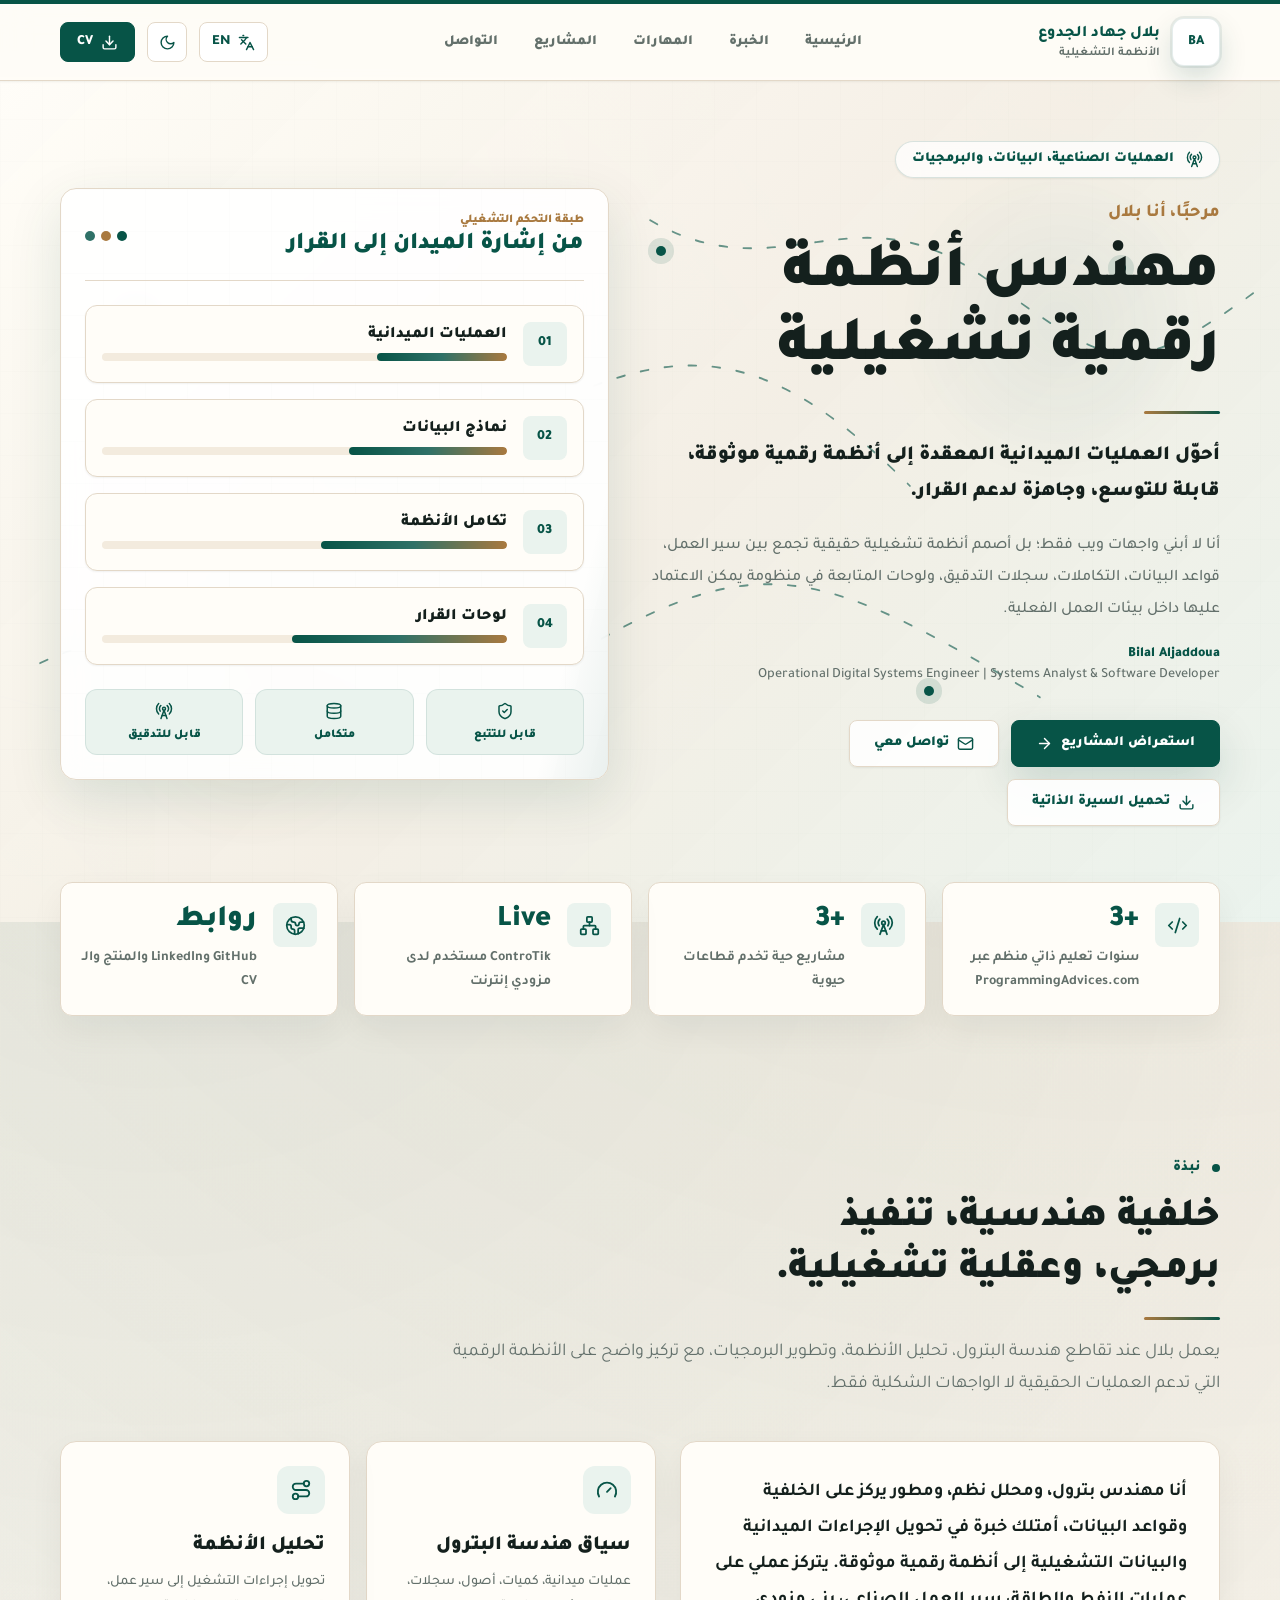
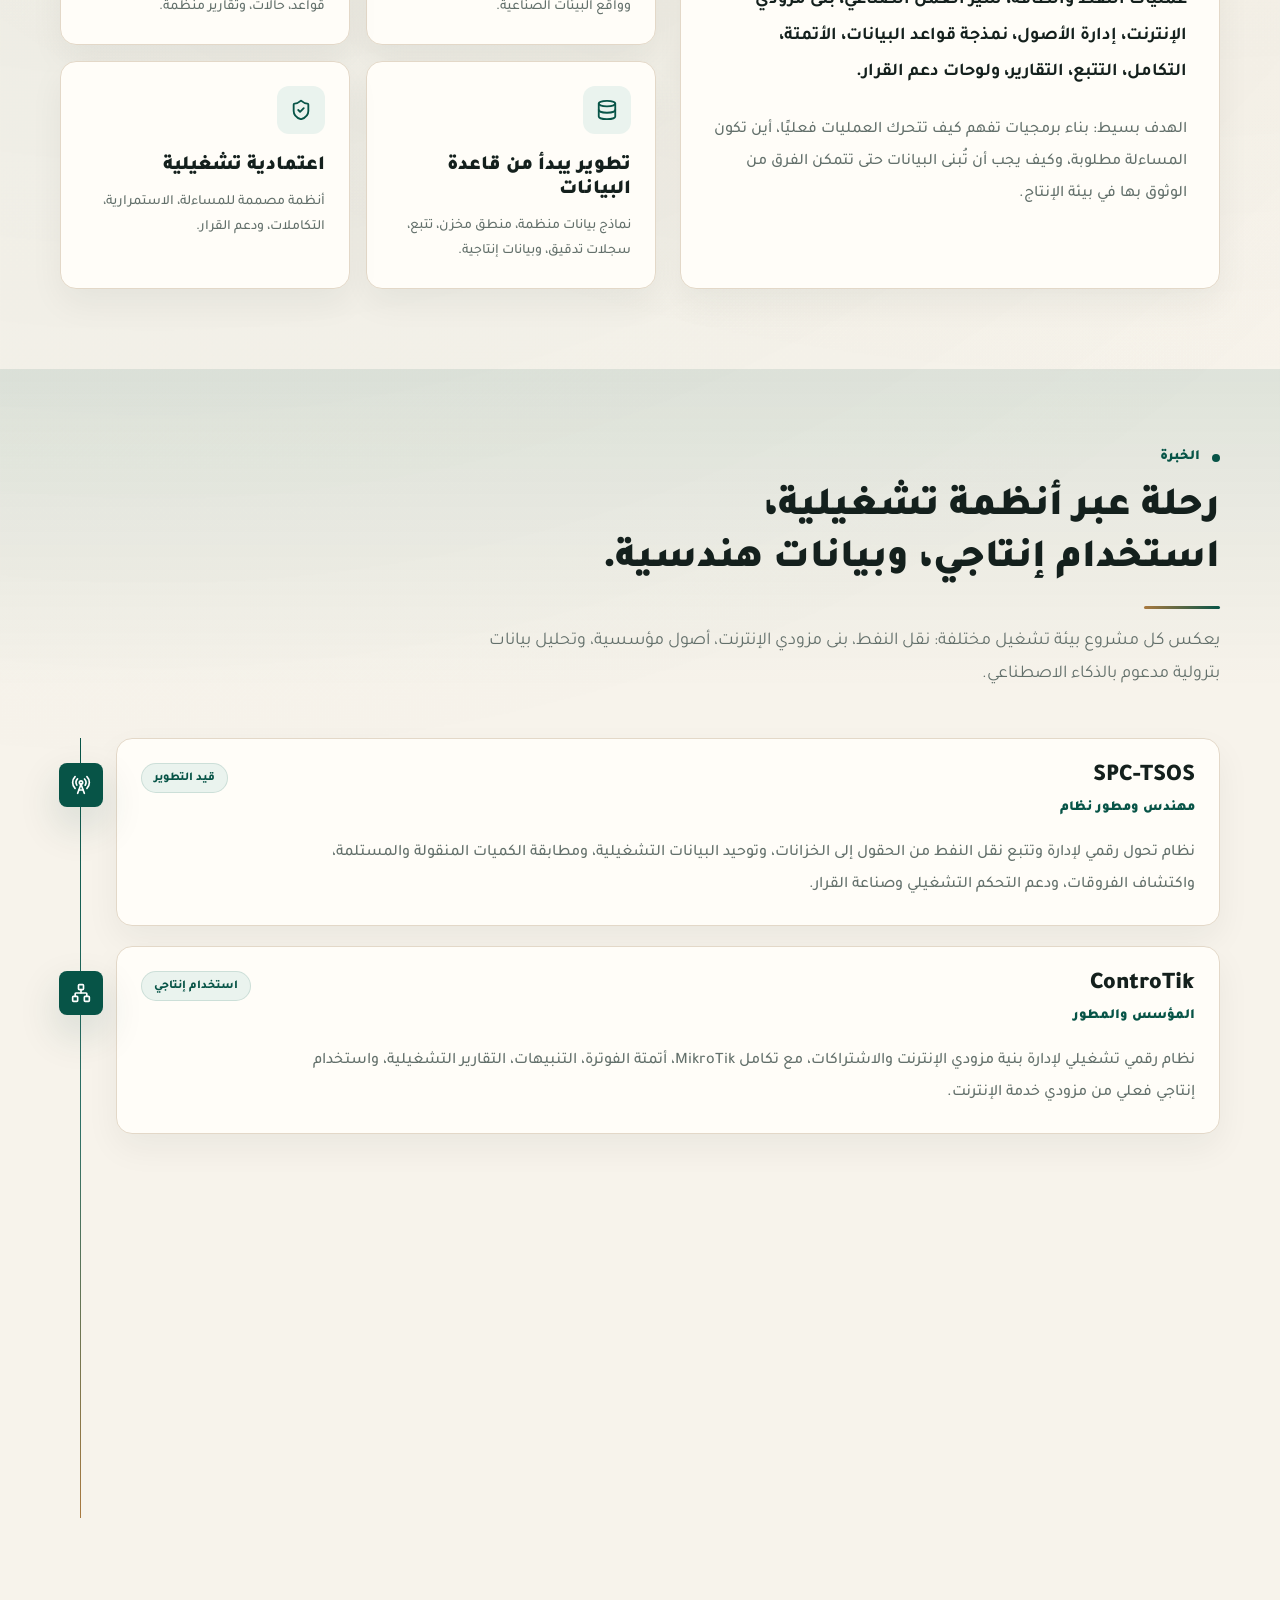
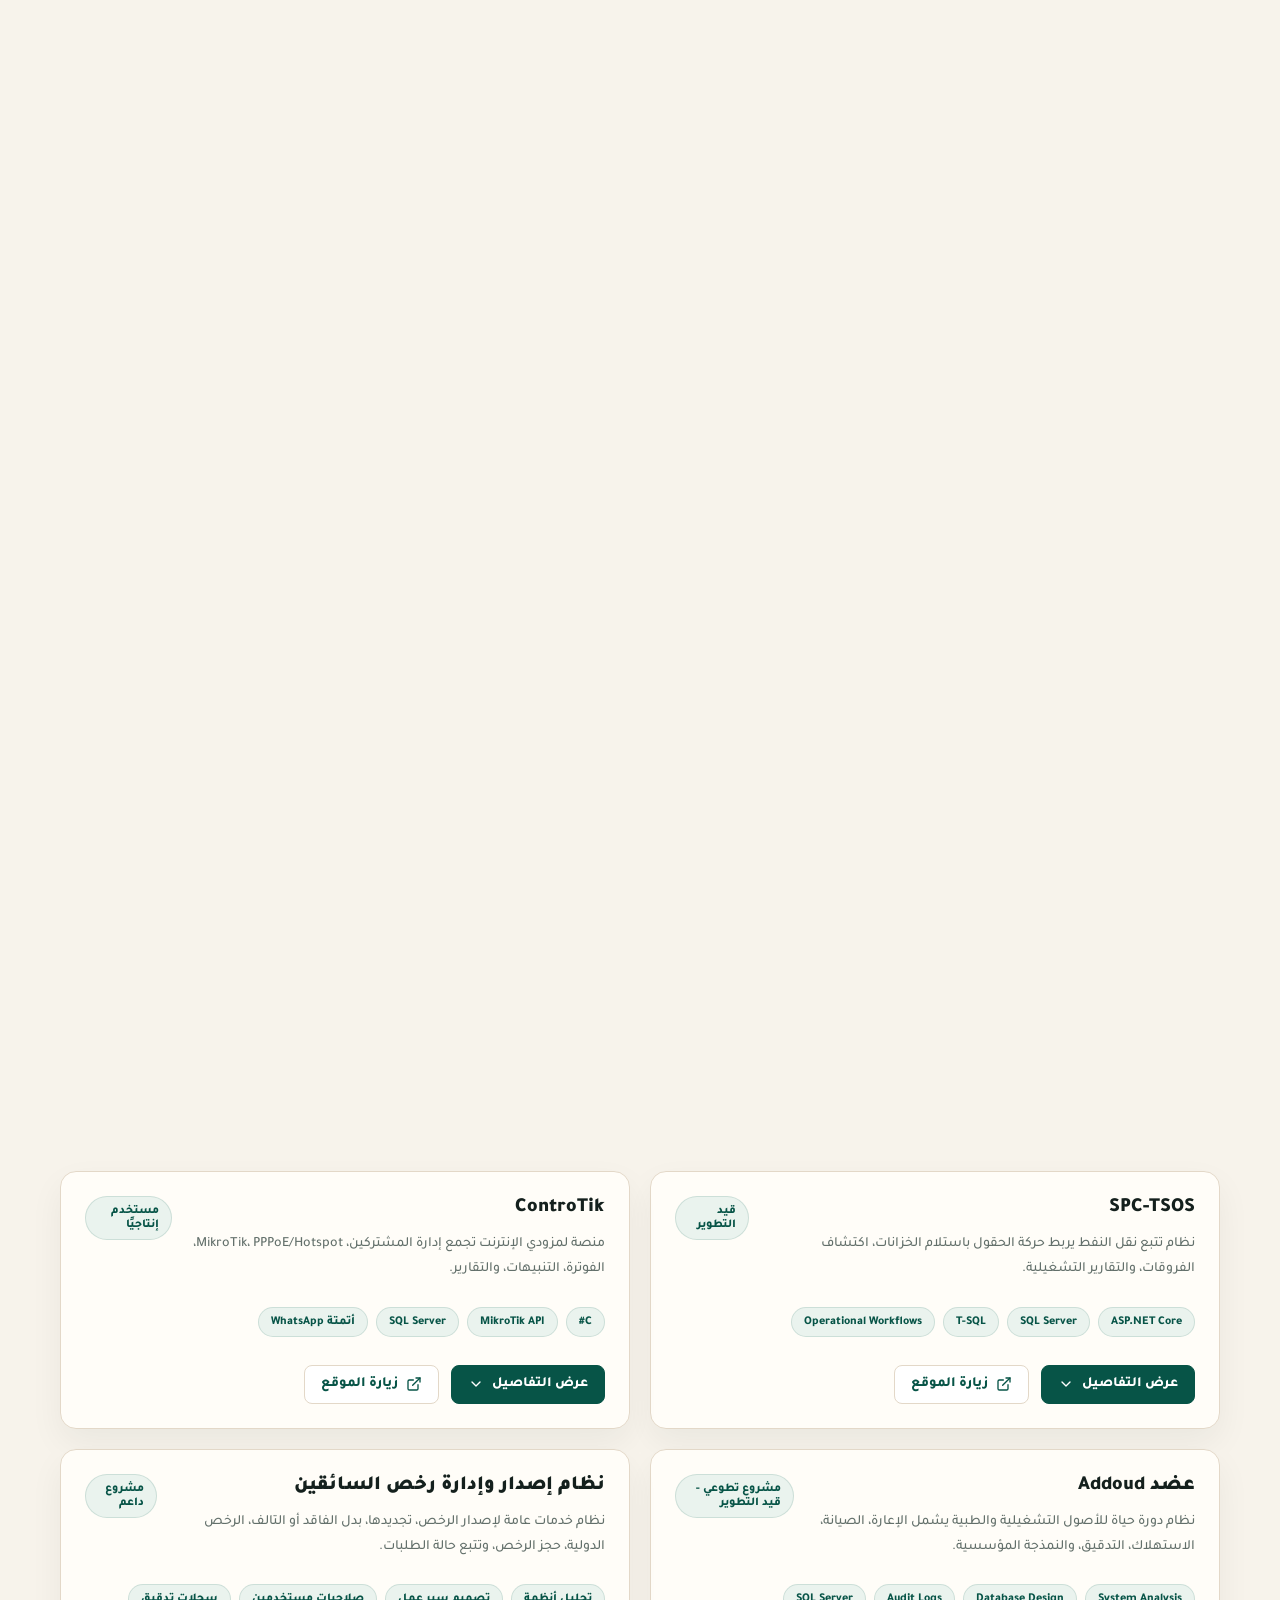
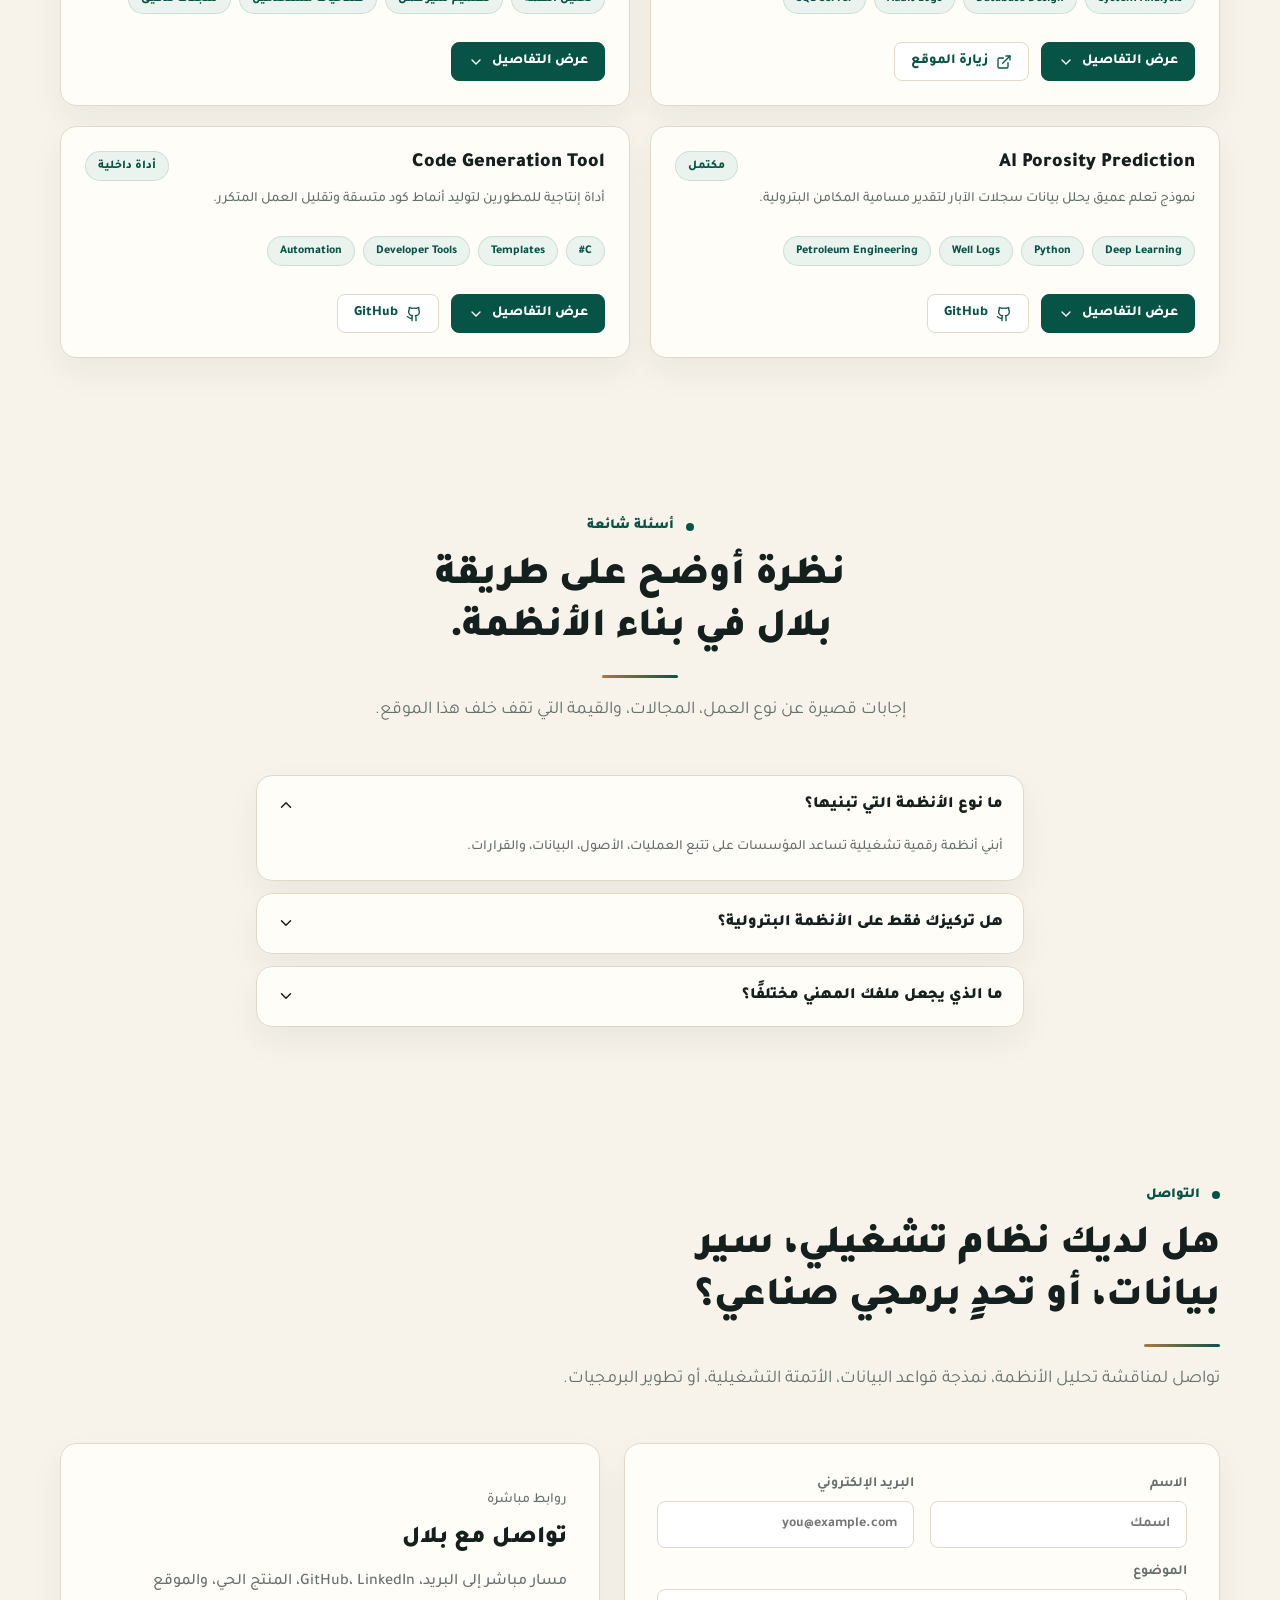
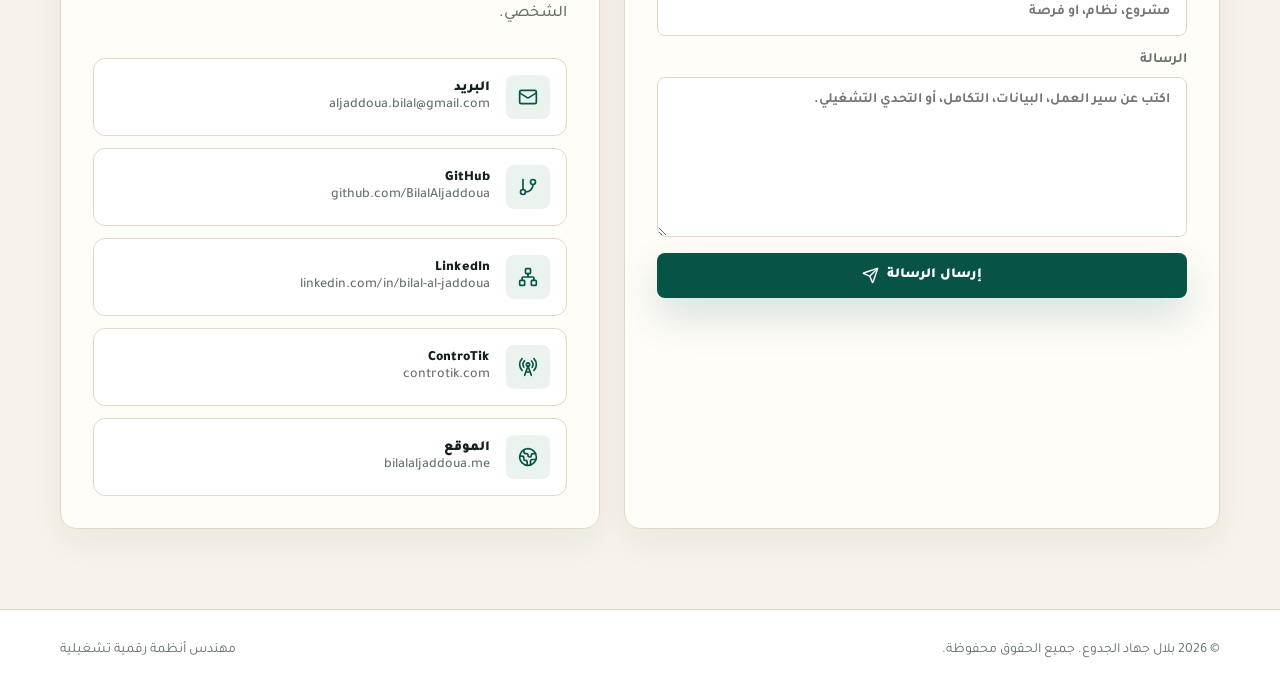
==== index.html @ e1f5678c "--" ====
<!doctype html>
<html lang="ar" dir="rtl" data-theme="light">
  <head>
    <meta charset="utf-8" />
    <meta name="viewport" content="width=device-width, initial-scale=1" />
    <meta name="theme-color" content="#050816" />
    <meta
      name="description"
      content="Portfolio of Bilal Aljaddoua, an Operational Digital Systems Engineer, Systems Analyst, and Software Developer building reliable operational systems for industrial environments."
    />
    <meta name="author" content="Bilal Aljaddoua" />
    <meta
      name="keywords"
      content="Bilal Aljaddoua, Operational Digital Systems Engineer, Systems Analyst, Software Developer, Database Design, Industrial Software, Petroleum Engineering"
    />
    <title>Bilal Aljaddoua | Operational Digital Systems Engineer</title>
    <link rel="icon" href="assets/icon.svg" type="image/svg+xml" />
    <link rel="stylesheet" href="styles.css" />
  </head>
  <body>
    <header class="site-header">
      <div class="header-strip"></div>
      <nav class="section-shell nav-bar" aria-label="Main navigation">
        <a class="brand" href="#home" aria-label="Go to home">
          <span class="brand-mark">BA</span>
          <span class="brand-copy">
            <span data-i18n="brand.name">بلال جهاد الجدوع</span>
            <small data-i18n="brand.shortLabel">الأنظمة التشغيلية</small>
          </span>
        </a>

        <div class="nav-links" data-nav-links></div>

        <div class="nav-actions">
          <button class="icon-text-button" type="button" data-locale-toggle aria-label="Toggle language">
            <span data-icon="languages"></span>
            <span data-locale-label>EN</span>
          </button>
          <button class="icon-button" type="button" data-theme-toggle aria-label="Toggle theme">
            <span data-theme-icon></span>
          </button>
          <a class="primary-small" href="assets/Bilal-Aljaddoua-CV.pdf" download>
            <span data-icon="download"></span>
            <span data-i18n="actions.cv">CV</span>
          </a>
        </div>

        <button class="menu-button" type="button" data-menu-toggle aria-label="Toggle navigation" aria-expanded="false">
          <span data-menu-icon></span>
        </button>
      </nav>
      <div class="mobile-menu" data-mobile-menu></div>
    </header>

    <div class="site-motion-layer" aria-hidden="true">
      <span class="site-motion-orb site-motion-orb-a"></span>
      <span class="site-motion-orb site-motion-orb-b"></span>
      <span class="site-motion-line site-motion-line-a"></span>
      <span class="site-motion-line site-motion-line-b"></span>
    </div>

    <main>
      <section id="home" class="hero-section">
        <div class="spc-hero">
          <div class="field-grid hero-grid"></div>
          <div class="operations-backdrop" aria-hidden="true">
            <div class="motion-halo motion-halo-primary"></div>
            <div class="motion-halo motion-halo-accent"></div>
            <svg viewBox="0 0 1280 620" preserveAspectRatio="none">
              <path d="M 80 280 C 220 210, 330 330, 500 260 S 760 190, 910 300"></path>
              <path d="M 40 430 C 240 360, 360 520, 560 430 S 820 360, 1040 455"></path>
              <path d="M 650 105 C 780 160, 850 80, 980 145 S 1120 230, 1260 155"></path>
            </svg>
            <span class="motion-node" style="inset-inline-start: 12%; top: 22%"></span>
            <span class="motion-node" style="inset-inline-start: 27%; top: 72%"></span>
            <span class="motion-node" style="inset-inline-start: 48%; top: 20%"></span>
            <span class="motion-node" style="inset-inline-start: 73%; top: 64%"></span>
            <span class="motion-node" style="inset-inline-start: 89%; top: 28%"></span>
          </div>

          <div class="section-shell hero-layout">
            <div class="reveal hero-copy">
              <div class="hero-badge">
                <span data-icon="radio"></span>
                <span data-i18n="hero.badge">العمليات الصناعية، البيانات، والبرمجيات</span>
              </div>
              <p class="gold-kicker" data-i18n="hero.greeting">مرحبًا، أنا بلال</p>
              <h1 data-i18n="hero.title">مهندس أنظمة رقمية تشغيلية</h1>
              <div class="prestige-rule"></div>
              <p class="hero-subtitle" data-i18n="hero.subtitle"></p>
              <p class="hero-note" data-i18n="hero.note"></p>
              <p class="native-name" data-i18n="brand.nativeName">Bilal Aljaddoua</p>
              <p class="native-role" data-i18n="brand.nativeRole"></p>
              <div class="hero-actions">
                <a class="primary-action" href="#projects">
                  <span data-i18n="actions.viewProjects">استعراض المشاريع</span>
                  <span data-icon="arrow" data-direction-icon></span>
                </a>
                <a class="secondary-action" href="#contact">
                  <span data-icon="mail"></span>
                  <span data-i18n="actions.contactMe">تواصل معي</span>
                </a>
                <a class="secondary-action" href="assets/Bilal-Aljaddoua-CV.pdf" download>
                  <span data-icon="download"></span>
                  <span data-i18n="actions.downloadCv">تحميل السيرة الذاتية</span>
                </a>
              </div>
            </div>

            <div class="operational-visual reveal">
              <div class="field-grid card-grid"></div>
              <span class="signal-sweep" aria-hidden="true"></span>
              <div class="visual-content">
                <div class="visual-head">
                  <div>
                    <p data-i18n="hero.visualEyebrow">طبقة التحكم التشغيلي</p>
                    <h2 data-i18n="hero.visualTitle">من إشارة الميدان إلى القرار</h2>
                  </div>
                  <div class="window-dots"><span></span><span></span><span></span></div>
                </div>
                <div class="flow-list" data-flow-list></div>
                <div class="quality-grid" data-quality-grid></div>
              </div>
            </div>
          </div>
        </div>
        <div class="section-shell stats-grid" data-stats-grid></div>
      </section>

      <section id="about" class="page-section">
        <div class="section-shell">
          <div data-section-header="about"></div>
          <div class="about-grid">
            <article class="spc-card large-copy reveal">
              <p data-i18n="about.paragraphs.0"></p>
              <p data-i18n="about.paragraphs.1"></p>
            </article>
            <div class="pillar-grid" data-pillars-grid></div>
          </div>
        </div>
      </section>

      <section id="experience" class="page-section journey-section">
        <div class="section-gradient"></div>
        <div class="section-shell">
          <div data-section-header="journeySection"></div>
          <div class="timeline" data-journey-list></div>
        </div>
      </section>

      <section id="skills" class="page-section">
        <div class="section-shell">
          <div data-section-header="skillsSection"></div>
          <div class="skills-grid" data-skills-grid></div>
        </div>
      </section>

      <section id="projects" class="page-section">
        <div class="section-shell">
          <div data-section-header="projectsSection"></div>
          <div class="projects-grid" data-projects-grid></div>
        </div>
      </section>

      <section id="faq" class="page-section">
        <div class="section-shell">
          <div data-section-header="faqSection" data-align="center"></div>
          <div class="faq-list" data-faq-list></div>
        </div>
      </section>

      <section id="contact" class="page-section contact-section">
        <div class="section-shell">
          <div data-section-header="contact"></div>
          <div class="contact-grid">
            <article class="spc-card contact-form-card reveal">
              <form data-contact-form>
                <div class="form-row">
                  <label>
                    <span data-i18n="contact.form.name">الاسم</span>
                    <input name="name" required data-placeholder="contact.form.namePlaceholder" />
                  </label>
                  <label>
                    <span data-i18n="contact.form.email">البريد الإلكتروني</span>
                    <input type="email" name="email" required data-placeholder="contact.form.emailPlaceholder" />
                  </label>
                </div>
                <label>
                  <span data-i18n="contact.form.subject">الموضوع</span>
                  <input name="subject" data-placeholder="contact.form.subjectPlaceholder" />
                </label>
                <label>
                  <span data-i18n="contact.form.message">الرسالة</span>
                  <textarea name="message" required data-placeholder="contact.form.messagePlaceholder"></textarea>
                </label>
                <button class="primary-action full-submit" type="submit">
                  <span data-i18n="contact.form.send">إرسال الرسالة</span>
                  <span data-icon="send"></span>
                </button>
                <p class="form-status" data-form-status></p>
              </form>
            </article>
            <aside class="spc-card links-card reveal">
              <p class="section-eyebrow" data-i18n="contact.linksEyebrow">روابط مباشرة</p>
              <h3 data-i18n="contact.linksTitle">تواصل مع بلال</h3>
              <p data-i18n="contact.linksDescription"></p>
              <div class="direct-links" data-contact-links></div>
            </aside>
          </div>
        </div>
      </section>
    </main>

    <footer class="site-footer">
      <div class="section-shell footer-inner">
        <p data-footer-rights></p>
        <p data-i18n="brand.role">مهندس أنظمة رقمية تشغيلية</p>
      </div>
    </footer>

    <script src="script.js"></script>
  </body>
</html>
---- styles.css ----
@import url("https://fonts.googleapis.com/css2?family=Amiri:wght@400;700&family=Roboto:wght@400;500;700;900&family=Tajawal:wght@300;400;500;700;800;900&display=swap");

:root {
  color-scheme: light;
  --font-body: "Roboto", Arial, sans-serif;
  --font-display: "Roboto", Arial, sans-serif;
  --font-arabic: "Tajawal", Arial, sans-serif;
  --page-background: #f7f3eb;
  --surface: #fffdf8;
  --surface-strong: #ffffff;
  --border: #e3d8c8;
  --grid-line: rgba(7, 88, 75, 0.045);
  --primary: #075447;
  --primary-light: #2f7167;
  --primary-dark: #063a33;
  --primary-soft: #eaf3ee;
  --accent: #a9793f;
  --accent-light: #bd935e;
  --text-main: #14201d;
  --text-muted: #63706b;
  --shadow-panel: 0 18px 54px rgba(5, 71, 61, 0.12);
  --shadow-card: 0 14px 34px rgba(20, 32, 29, 0.055);
  --shadow-glow: 0 18px 42px rgba(5, 71, 61, 0.16);
}

html[data-theme="dark"] {
  color-scheme: dark;
  --page-background: #06110f;
  --surface: #0d1f1b;
  --surface-strong: #112b25;
  --border: rgba(225, 236, 230, 0.12);
  --grid-line: rgba(225, 236, 230, 0.055);
  --primary: #73e2c8;
  --primary-light: #9df0dc;
  --primary-dark: #0a6b5b;
  --primary-soft: rgba(115, 226, 200, 0.12);
  --accent: #d7b071;
  --accent-light: #ead0a0;
  --text-main: #f4f7f4;
  --text-muted: #b8c7c1;
  --shadow-panel: 0 18px 54px rgba(0, 0, 0, 0.34);
  --shadow-card: 0 18px 48px rgba(0, 0, 0, 0.28);
  --shadow-glow: 0 18px 42px rgba(0, 0, 0, 0.24);
}

* { box-sizing: border-box; }

html {
  scroll-behavior: smooth;
  background: var(--page-background);
}

body {
  min-height: 100vh;
  margin: 0;
  background:
    radial-gradient(circle at 12% 10%, rgba(7, 84, 71, 0.08), transparent 26%),
    radial-gradient(circle at 88% 0%, rgba(169, 121, 63, 0.1), transparent 28%),
    var(--page-background);
  color: var(--text-main);
  font-family: var(--font-body);
  transition: background 200ms ease, color 200ms ease;
}

html[data-theme="dark"] body {
  background:
    radial-gradient(circle at 12% 8%, rgba(115, 226, 200, 0.11), transparent 26%),
    radial-gradient(circle at 90% 4%, rgba(215, 176, 113, 0.1), transparent 28%),
    linear-gradient(135deg, #06110f 0%, #081916 52%, #04100e 100%);
}

html[dir="rtl"] body,
html[dir="rtl"] h1,
html[dir="rtl"] h2,
html[dir="rtl"] h3 {
  font-family: var(--font-arabic);
}

body.menu-open { overflow: hidden; }
a { color: inherit; text-decoration: none; }
button, input, textarea { font: inherit; }
button { cursor: pointer; }
svg { display: block; }

.section-shell {
  width: min(1160px, calc(100% - 32px));
  margin-inline: auto;
}

.site-header {
  position: fixed;
  inset-inline: 0;
  top: 0;
  z-index: 50;
  border-bottom: 1px solid var(--border);
  background: color-mix(in srgb, var(--surface) 95%, transparent);
  box-shadow: 0 1px 2px rgba(20, 32, 29, 0.06);
  backdrop-filter: blur(14px);
}

.header-strip {
  height: 4px;
  background: var(--primary);
}

.nav-bar {
  height: 76px;
  display: flex;
  align-items: center;
  justify-content: space-between;
  gap: 20px;
}

.brand,
.nav-actions,
.nav-links,
.hero-actions,
.visual-head,
.window-dots,
.stat-card,
.timeline-card-head,
.project-actions,
.direct-link,
.icon-text-button,
.primary-small,
.primary-action,
.secondary-action {
  display: flex;
  align-items: center;
}

.brand { gap: 12px; }
.brand-mark {
  display: grid;
  place-items: center;
  width: 48px;
  height: 48px;
  border: 1px solid rgba(7, 84, 71, 0.1);
  border-radius: 12px;
  background: #ffffff;
  color: var(--primary);
  font-weight: 900;
  font-size: 14px;
  box-shadow: 0 0 0 2px rgba(5, 71, 61, 0.08), 0 12px 28px rgba(5, 71, 61, 0.16);
}

html[data-theme="dark"] .brand-mark { background: var(--surface-strong); }
.brand-copy span { display: block; color: var(--primary); font-weight: 800; }
.brand-copy small { display: block; margin-top: 2px; color: var(--text-muted); font-size: 12px; font-weight: 700; }

.nav-links { gap: 4px; }
.nav-links a {
  border-radius: 8px;
  padding: 10px 16px;
  color: var(--text-muted);
  font-size: 14px;
  font-weight: 900;
  transition: 180ms ease;
}
.nav-links a:hover { background: var(--primary-soft); color: var(--primary); }

.nav-actions { gap: 12px; }
.icon-button,
.menu-button {
  display: inline-grid;
  place-items: center;
  width: 40px;
  height: 40px;
  border: 1px solid var(--border);
  border-radius: 8px;
  background: var(--surface-strong);
  color: var(--primary);
}
.menu-button { display: none; width: 44px; height: 44px; }
.icon-text-button,
.primary-small {
  gap: 8px;
  min-height: 40px;
  border: 1px solid var(--border);
  border-radius: 8px;
  padding: 0 12px;
  background: var(--surface-strong);
  color: var(--primary);
  font-size: 14px;
  font-weight: 900;
}
.primary-small {
  border-color: var(--primary);
  background: var(--primary);
  color: white;
  padding: 10px 16px;
}

.mobile-menu {
  display: none;
  border-top: 1px solid var(--border);
  background: var(--surface);
  padding: 16px;
  box-shadow: 0 20px 40px rgba(20, 32, 29, 0.12);
}
.mobile-menu.open { display: block; }
.mobile-menu-inner {
  max-width: 448px;
  margin-inline: auto;
  display: grid;
  gap: 8px;
}
.mobile-menu a,
.mobile-menu button {
  width: 100%;
  justify-content: center;
  border: 1px solid var(--border);
  border-radius: 8px;
  background: var(--surface-strong);
  color: var(--text-main);
  padding: 13px 16px;
  font-size: 14px;
  font-weight: 800;
}
.mobile-actions { display: grid; grid-template-columns: 1fr 1fr; gap: 8px; }

.site-motion-layer {
  position: fixed;
  inset: 0;
  z-index: 0;
  pointer-events: none;
  overflow: hidden;
  opacity: 0.72;
}
.site-motion-orb {
  position: absolute;
  border-radius: 999px;
  filter: blur(22px);
  opacity: 0.18;
  animation: ambient-drift 18s ease-in-out infinite;
}
.site-motion-orb-a { width: 280px; height: 280px; inset-inline-start: 8%; top: 18%; background: var(--primary); }
.site-motion-orb-b { width: 220px; height: 220px; inset-inline-end: 7%; bottom: 12%; background: var(--accent); animation-delay: -7s; }
.site-motion-line {
  position: absolute;
  height: 1px;
  width: 36vw;
  min-width: 320px;
  background: linear-gradient(90deg, transparent, color-mix(in srgb, var(--primary) 42%, transparent), transparent);
  opacity: 0.38;
  transform: rotate(-12deg);
  animation: signal-slide 15s linear infinite;
}
.site-motion-line-a { top: 32%; inset-inline-start: -20%; }
.site-motion-line-b { bottom: 24%; inset-inline-end: -22%; animation-delay: -6s; transform: rotate(14deg); }

main {
  position: relative;
  z-index: 10;
}

.hero-section { padding-top: 77px; overflow: hidden; }
.spc-hero {
  position: relative;
  overflow: hidden;
  padding-block: 64px 96px;
  background:
    linear-gradient(135deg, rgba(255, 253, 248, 0.98), rgba(244, 239, 229, 0.96) 52%, rgba(234, 243, 238, 0.92)),
    linear-gradient(90deg, rgba(7, 84, 71, 0.08), transparent 44%);
}
html[data-theme="dark"] .spc-hero {
  background:
    linear-gradient(135deg, rgba(6, 17, 15, 0.98), rgba(10, 32, 28, 0.96) 54%, rgba(14, 43, 37, 0.92)),
    radial-gradient(circle at 86% 18%, rgba(115, 226, 200, 0.12), transparent 28%),
    radial-gradient(circle at 20% 0%, rgba(215, 176, 113, 0.09), transparent 24%);
}
.field-grid {
  background-image:
    linear-gradient(var(--grid-line) 1px, transparent 1px),
    linear-gradient(90deg, var(--grid-line) 1px, transparent 1px);
  background-size: 42px 42px;
}
.hero-grid,
.card-grid {
  position: absolute;
  inset: 0;
  opacity: 0.2;
}
.operations-backdrop { position: absolute; inset: 0; pointer-events: none; overflow: hidden; }
.operations-backdrop svg { position: absolute; inset: 0; width: 100%; height: 100%; opacity: 0.6; }
.operations-backdrop path {
  fill: none;
  stroke: var(--primary);
  stroke-width: 1.4;
  stroke-linecap: round;
  stroke-dasharray: 8 16;
  animation: path-pulse 9s ease-in-out infinite;
}
.operations-backdrop path:nth-child(2) { animation-delay: 0.7s; }
.operations-backdrop path:nth-child(3) { animation-delay: 1.4s; }
.motion-halo {
  position: absolute;
  border-radius: 999px;
  filter: blur(12px);
  opacity: 0.2;
  animation: ambient-drift 13s ease-in-out infinite;
}
.motion-halo-primary {
  width: 340px;
  height: 340px;
  inset-inline-start: 4%;
  top: 9%;
  background: radial-gradient(circle, color-mix(in srgb, var(--primary) 28%, transparent), transparent 68%);
}
.motion-halo-accent {
  width: 300px;
  height: 300px;
  inset-inline-end: 8%;
  bottom: 8%;
  background: radial-gradient(circle, color-mix(in srgb, var(--accent) 24%, transparent), transparent 70%);
  animation-delay: -5s;
}
.motion-node {
  position: absolute;
  width: 10px;
  height: 10px;
  border-radius: 999px;
  background: var(--primary);
  box-shadow: 0 0 0 8px color-mix(in srgb, var(--primary) 12%, transparent);
  animation: node-pulse 3.8s ease-in-out infinite;
}

.hero-layout {
  position: relative;
  display: grid;
  grid-template-columns: 1.02fr 0.98fr;
  align-items: center;
  gap: 40px;
}
.hero-badge {
  width: fit-content;
  display: inline-flex;
  align-items: center;
  gap: 12px;
  margin-bottom: 24px;
  border: 1px solid color-mix(in srgb, var(--primary) 15%, transparent);
  border-radius: 999px;
  background: color-mix(in srgb, var(--surface-strong) 75%, transparent);
  padding: 9px 16px;
  color: var(--primary);
  font-size: 14px;
  font-weight: 900;
  box-shadow: 0 1px 2px rgba(20, 32, 29, 0.08);
  backdrop-filter: blur(12px);
}
.gold-kicker { margin: 0 0 16px; color: var(--accent); font-size: 18px; font-weight: 800; }
h1 {
  margin: 0;
  color: var(--text-main);
  font-family: var(--font-display);
  font-size: clamp(40px, 5vw, 64px);
  line-height: 1.15;
  font-weight: 900;
  text-wrap: balance;
}
.prestige-rule {
  width: 76px;
  height: 3px;
  margin-top: 24px;
  border-radius: 999px;
  background: linear-gradient(90deg, var(--primary), var(--accent));
}
html[dir="rtl"] .prestige-rule { background: linear-gradient(270deg, var(--primary), var(--accent)); }
.hero-subtitle {
  max-width: 672px;
  margin: 24px 0 0;
  color: var(--text-main);
  font-size: 20px;
  line-height: 1.8;
  font-weight: 900;
}
.hero-note {
  max-width: 672px;
  margin: 20px 0 0;
  color: var(--text-muted);
  font-size: 16px;
  line-height: 2;
  font-weight: 500;
}
.native-name { margin: 20px 0 0; color: var(--primary); font-size: 14px; font-weight: 900; }
.native-role { margin: 4px 0 0; color: var(--text-muted); font-size: 14px; font-weight: 500; }
.hero-actions { gap: 12px; flex-wrap: wrap; margin-top: 36px; }
.primary-action,
.secondary-action {
  justify-content: center;
  gap: 8px;
  border-radius: 8px;
  padding: 14px 24px;
  font-size: 14px;
  font-weight: 900;
  transition: transform 180ms ease, background 180ms ease, border-color 180ms ease;
}
.primary-action {
  border: 1px solid var(--primary);
  background: var(--primary);
  color: white;
  box-shadow: var(--shadow-glow);
}
.secondary-action {
  border: 1px solid var(--border);
  background: color-mix(in srgb, var(--surface-strong) 90%, transparent);
  color: var(--primary);
  box-shadow: 0 1px 2px rgba(20, 32, 29, 0.08);
}
.primary-action:hover,
.secondary-action:hover,
.spc-card:hover { transform: translateY(-4px); }
.primary-action:hover { background: var(--primary-dark); }
.secondary-action:hover { background: var(--primary-soft); }

.operational-visual {
  position: relative;
  overflow: hidden;
  border: 1px solid var(--border);
  border-radius: 16px;
  background: color-mix(in srgb, var(--surface-strong) 90%, transparent);
  padding: 24px;
  box-shadow: var(--shadow-panel);
  backdrop-filter: blur(14px);
}
.signal-sweep {
  position: absolute;
  inset-block: 0;
  inset-inline-start: -33%;
  width: 33%;
  background: linear-gradient(90deg, transparent, color-mix(in srgb, var(--primary) 10%, transparent), transparent);
  transform: skewX(-14deg);
  animation: sweep 7s ease-in-out infinite;
}
.visual-content { position: relative; }
.visual-head {
  justify-content: space-between;
  gap: 20px;
  border-bottom: 1px solid var(--border);
  padding-bottom: 20px;
}
.visual-head p {
  margin: 0;
  color: var(--accent);
  font-size: 12px;
  font-weight: 900;
  text-transform: uppercase;
}
.visual-head h2 {
  margin: 4px 0 0;
  color: var(--primary);
  font-size: 24px;
  font-weight: 900;
}
.window-dots { gap: 6px; }
.window-dots span {
  width: 10px;
  height: 10px;
  border-radius: 50%;
}
.window-dots span:nth-child(1) { background: var(--primary); }
.window-dots span:nth-child(2) { background: var(--accent); }
.window-dots span:nth-child(3) { background: var(--primary-light); }
.flow-list { display: grid; gap: 16px; padding-block: 24px; }
.flow-item {
  display: flex;
  align-items: center;
  gap: 16px;
  border: 1px solid var(--border);
  border-radius: 12px;
  background: var(--surface);
  padding: 16px;
  box-shadow: 0 1px 2px rgba(20, 32, 29, 0.06);
}
.flow-index {
  flex: 0 0 auto;
  display: grid;
  place-items: center;
  width: 44px;
  height: 44px;
  border-radius: 8px;
  background: var(--primary-soft);
  color: var(--primary);
  font-size: 14px;
  font-weight: 900;
}
.flow-body { flex: 1; min-width: 0; }
.flow-body p { margin: 0; color: var(--text-main); font-weight: 900; }
.progress-track {
  height: 8px;
  margin-top: 8px;
  overflow: hidden;
  border-radius: 999px;
  background: color-mix(in srgb, var(--accent) 14%, var(--surface));
}
.progress-fill {
  height: 100%;
  border-radius: inherit;
  background: linear-gradient(90deg, var(--primary), var(--primary-light), var(--accent));
  animation: progress-breathe 4.2s ease-in-out infinite;
}
.quality-grid { display: grid; grid-template-columns: repeat(3, 1fr); gap: 12px; }
.quality-card {
  border: 1px solid color-mix(in srgb, var(--primary) 10%, transparent);
  border-radius: 12px;
  background: var(--primary-soft);
  padding: 12px;
  color: var(--primary);
  text-align: center;
  font-size: 12px;
  font-weight: 900;
}
.quality-card svg { margin: 0 auto 8px; }

.stats-grid {
  position: relative;
  z-index: 2;
  display: grid;
  grid-template-columns: repeat(4, 1fr);
  gap: 16px;
  margin-top: -40px;
  padding-bottom: 64px;
}
.spc-card {
  border: 1px solid var(--border);
  background: var(--surface);
  box-shadow: var(--shadow-card);
  transition: 180ms ease;
}
.stat-card {
  min-height: 130px;
  align-items: flex-start;
  gap: 16px;
  border-radius: 12px;
  padding: 20px;
}
.card-icon {
  flex: 0 0 auto;
  display: grid;
  place-items: center;
  width: 44px;
  height: 44px;
  border-radius: 8px;
  background: var(--primary-soft);
  color: var(--primary);
}
.stat-value {
  display: block;
  color: var(--primary);
  font-size: 30px;
  font-weight: 900;
}
.stat-label {
  display: block;
  margin-top: 8px;
  color: var(--text-muted);
  font-size: 14px;
  line-height: 1.7;
  font-weight: 700;
}

.page-section { padding-block: 80px; }
.section-header { max-width: 768px; }
.section-header.center { margin-inline: auto; text-align: center; }
.section-marker {
  width: fit-content;
  display: flex;
  align-items: center;
  gap: 12px;
  margin-bottom: 16px;
}
.section-header.center .section-marker { margin-inline: auto; }
.section-marker span {
  width: 8px;
  height: 8px;
  border-radius: 50%;
  background: var(--primary);
}
.section-eyebrow,
.section-marker p {
  margin: 0;
  color: var(--primary);
  font-size: 14px;
  font-weight: 900;
  text-transform: uppercase;
}
.section-header h2 {
  margin: 0;
  color: var(--text-main);
  font-size: clamp(30px, 4vw, 40px);
  line-height: 1.3;
  font-weight: 900;
  text-wrap: balance;
}
.section-header .prestige-rule { margin-top: 20px; }
.section-header.center .prestige-rule { margin-inline: auto; }
.section-header > p {
  margin: 16px 0 0;
  color: var(--text-muted);
  font-size: 18px;
  line-height: 1.8;
}

.about-grid {
  display: grid;
  grid-template-columns: 0.95fr 1.05fr;
  gap: 24px;
  margin-top: 40px;
}
.large-copy {
  border-radius: 16px;
  padding: 32px;
}
.large-copy p {
  margin: 0;
  color: var(--text-main);
  font-size: 18px;
  line-height: 2;
  font-weight: 700;
}
.large-copy p + p {
  margin-top: 24px;
  color: var(--text-muted);
  font-size: 16px;
  font-weight: 500;
}
.pillar-grid {
  display: grid;
  grid-template-columns: 1fr 1fr;
  gap: 16px;
}
.pillar-card,
.skill-card,
.project-card {
  height: 100%;
  border-radius: 16px;
  padding: 24px;
}
.pillar-card h3,
.skill-card h3,
.project-card h3,
.links-card h3 {
  margin: 0;
  color: var(--text-main);
  font-size: 20px;
  font-weight: 900;
}
.pillar-card p,
.project-card p,
.links-card p {
  margin: 12px 0 0;
  color: var(--text-muted);
  font-size: 14px;
  line-height: 1.8;
  font-weight: 500;
}
.pillar-card .card-icon,
.skill-card .card-icon { margin-bottom: 20px; width: 48px; height: 48px; border-radius: 12px; }

.journey-section { position: relative; }
.section-gradient {
  position: absolute;
  inset-inline: 0;
  top: 0;
  z-index: -1;
  height: 320px;
  background: linear-gradient(to bottom, color-mix(in srgb, var(--primary) 10%, transparent), transparent);
}
.timeline {
  position: relative;
  display: grid;
  gap: 20px;
  margin-top: 48px;
}
.timeline::before {
  content: "";
  position: absolute;
  inset-block: 0;
  inset-inline-start: 20px;
  width: 1px;
  background: linear-gradient(var(--primary), var(--primary-light), var(--accent));
}
html[dir="rtl"] .timeline::before {
  inset-inline-start: auto;
  inset-inline-end: 20px;
}
.timeline-card {
  position: relative;
  margin-inline-start: 56px;
  border-radius: 16px;
  padding: 24px;
}
html[dir="rtl"] .timeline-card {
  margin-inline-start: 0;
  margin-inline-end: 56px;
}
.timeline-icon {
  position: absolute;
  inset-inline-start: -58px;
  top: 24px;
  display: grid;
  place-items: center;
  width: 44px;
  height: 44px;
  border-radius: 8px;
  background: var(--primary);
  color: white;
  box-shadow: var(--shadow-glow);
}
html[dir="rtl"] .timeline-icon {
  inset-inline-start: auto;
  inset-inline-end: -58px;
}
.timeline-card-head {
  align-items: flex-start;
  justify-content: space-between;
  gap: 16px;
}
.timeline-card h3 { margin: 0; color: var(--text-main); font-size: 24px; font-weight: 900; }
.role { margin: 8px 0 0; color: var(--primary); font-size: 14px; font-weight: 900; }
.chip {
  width: fit-content;
  border: 1px solid color-mix(in srgb, var(--primary) 13%, transparent);
  border-radius: 999px;
  background: var(--primary-soft);
  color: var(--primary);
  padding: 7px 12px;
  font-size: 12px;
  font-weight: 800;
}
.timeline-card > p {
  max-width: 896px;
  margin: 20px 0 0;
  color: var(--text-muted);
  font-size: 16px;
  line-height: 2;
  font-weight: 500;
}

.skills-grid {
  display: grid;
  grid-template-columns: repeat(3, 1fr);
  gap: 20px;
  margin-top: 48px;
}
.skill-head { display: flex; align-items: center; gap: 16px; }
.tags { display: flex; flex-wrap: wrap; gap: 8px; margin-top: 24px; }

.projects-grid {
  display: grid;
  grid-template-columns: repeat(2, 1fr);
  gap: 20px;
  margin-top: 48px;
}
.project-top {
  display: flex;
  align-items: flex-start;
  justify-content: space-between;
  gap: 16px;
}
.project-card > .tags { margin-top: 24px; }
.project-details {
  max-height: 0;
  overflow: hidden;
  opacity: 0;
  transition: 260ms ease;
}
.project-card.open .project-details {
  max-height: 240px;
  opacity: 1;
}
.project-details p {
  margin-top: 24px;
  border-inline-start: 3px solid color-mix(in srgb, var(--accent) 60%, transparent);
  padding-inline-start: 16px;
  color: var(--text-muted);
  font-size: 14px;
  line-height: 1.8;
}
.project-actions { flex-wrap: wrap; gap: 12px; margin-top: 28px; }
.small-button,
.small-link {
  display: inline-flex;
  align-items: center;
  gap: 8px;
  border-radius: 8px;
  padding: 10px 16px;
  font-size: 14px;
  font-weight: 800;
}
.small-button {
  border: 1px solid var(--primary);
  background: var(--primary);
  color: white;
}
.small-link {
  border: 1px solid var(--border);
  background: var(--surface-strong);
  color: var(--primary);
}
.chevron { transition: transform 180ms ease; }
.project-card.open .chevron,
.faq-item.open .chevron { transform: rotate(180deg); }

.faq-list {
  max-width: 768px;
  margin: 48px auto 0;
  display: grid;
  gap: 12px;
}
.faq-item {
  border-radius: 16px;
  overflow: hidden;
}
.faq-question {
  width: 100%;
  display: flex;
  align-items: center;
  justify-content: space-between;
  gap: 16px;
  border: 0;
  background: transparent;
  padding: 20px;
  color: var(--text-main);
  text-align: start;
  font-weight: 900;
}
.faq-answer {
  max-height: 0;
  overflow: hidden;
  opacity: 0;
  transition: 240ms ease;
}
.faq-item.open .faq-answer {
  max-height: 180px;
  opacity: 1;
}
.faq-answer p {
  margin: 0;
  padding: 0 20px 20px;
  color: var(--text-muted);
  font-size: 14px;
  line-height: 1.8;
  font-weight: 500;
}

.contact-grid {
  display: grid;
  grid-template-columns: 1.05fr 0.95fr;
  gap: 24px;
  margin-top: 48px;
}
.contact-form-card,
.links-card {
  border-radius: 16px;
  padding: 32px;
}
form { display: grid; gap: 16px; }
.form-row {
  display: grid;
  grid-template-columns: 1fr 1fr;
  gap: 16px;
}
label {
  display: grid;
  gap: 8px;
  color: var(--text-muted);
  font-size: 14px;
  font-weight: 700;
}
input,
textarea {
  width: 100%;
  border: 1px solid var(--border);
  border-radius: 8px;
  background: var(--surface-strong);
  color: var(--text-main);
  outline: none;
  padding: 14px 16px;
  font-size: 14px;
  transition: 180ms ease;
}
textarea {
  min-height: 160px;
  resize: vertical;
}
input:focus,
textarea:focus {
  border-color: var(--primary);
  box-shadow: 0 0 0 3px color-mix(in srgb, var(--primary) 10%, transparent);
}
.full-submit { border: 0; }
.form-status {
  min-height: 20px;
  margin: 0;
  color: var(--text-muted);
  font-size: 14px;
}
.links-card h3 {
  margin-top: 12px;
  font-size: 24px;
}
.links-card > p:not(.section-eyebrow) {
  font-size: 16px;
  line-height: 2;
}
.direct-links {
  display: grid;
  gap: 12px;
  margin-top: 28px;
}
.direct-link {
  gap: 16px;
  border: 1px solid var(--border);
  border-radius: 12px;
  background: var(--surface-strong);
  padding: 16px;
  transition: 180ms ease;
}
.direct-link:hover {
  border-color: color-mix(in srgb, var(--primary) 25%, transparent);
  background: var(--primary-soft);
}
.direct-link strong {
  display: block;
  color: var(--text-main);
  font-size: 14px;
  font-weight: 900;
}
.direct-link small {
  display: block;
  max-width: 330px;
  overflow: hidden;
  text-overflow: ellipsis;
  white-space: nowrap;
  color: var(--text-muted);
  font-size: 14px;
  font-weight: 500;
}

.site-footer {
  border-top: 1px solid var(--border);
  background: var(--surface-strong);
  padding-block: 32px;
}
.footer-inner {
  display: flex;
  align-items: center;
  justify-content: space-between;
  gap: 12px;
  color: var(--text-muted);
  font-size: 14px;
}
.footer-inner p { margin: 0; }

.reveal {
  opacity: 0;
  transform: translateY(28px);
  transition: opacity 600ms ease, transform 600ms ease;
}
.reveal.visible {
  opacity: 1;
  transform: translateY(0);
}

[data-direction-icon].flip { transform: rotate(180deg); }

@keyframes ambient-drift {
  0%, 100% { transform: translate3d(0, 0, 0) scale(1); }
  50% { transform: translate3d(24px, -18px, 0) scale(1.05); }
}
@keyframes signal-slide {
  0% { transform: translateX(0) rotate(-12deg); }
  100% { transform: translateX(160vw) rotate(-12deg); }
}
@keyframes sweep {
  0%, 20% { transform: translateX(0) skewX(-14deg); }
  80%, 100% { transform: translateX(410%) skewX(-14deg); }
}
@keyframes path-pulse {
  0%, 100% { stroke-dashoffset: 0; opacity: 0.08; }
  50% { stroke-dashoffset: -80; opacity: 0.22; }
}
@keyframes node-pulse {
  0%, 100% { transform: scale(1); opacity: 0.34; }
  50% { transform: scale(1.55); opacity: 0.88; }
}
@keyframes progress-breathe {
  0%, 100% { transform: scaleX(0.86); transform-origin: left; }
  50% { transform: scaleX(1); transform-origin: left; }
}

@media (max-width: 1100px) {
  .nav-links,
  .nav-actions { display: none; }
  .menu-button { display: inline-grid; }
  .hero-layout,
  .about-grid,
  .contact-grid { grid-template-columns: 1fr; }
  .stats-grid,
  .skills-grid { grid-template-columns: repeat(2, 1fr); }
}

@media (max-width: 760px) {
  .brand-copy { display: none; }
  .spc-hero { padding-block: 48px 80px; }
  .hero-actions,
  .primary-action,
  .secondary-action { width: 100%; }
  .stats-grid,
  .pillar-grid,
  .skills-grid,
  .projects-grid,
  .form-row { grid-template-columns: 1fr; }
  .timeline::before,
  .timeline-icon { display: none; }
  .timeline-card,
  html[dir="rtl"] .timeline-card {
    margin-inline: 0;
  }
  .project-top,
  .timeline-card-head,
  .footer-inner {
    flex-direction: column;
  }
  .quality-grid { gap: 8px; }
  .quality-card { padding: 10px 6px; }
  .contact-form-card,
  .links-card,
  .large-copy { padding: 24px; }
}

@media (prefers-reduced-motion: reduce) {
  *,
  *::before,
  *::after {
    animation-duration: 0.001ms !important;
    animation-iteration-count: 1 !important;
    scroll-behavior: auto !important;
    transition-duration: 0.001ms !important;
  }
}
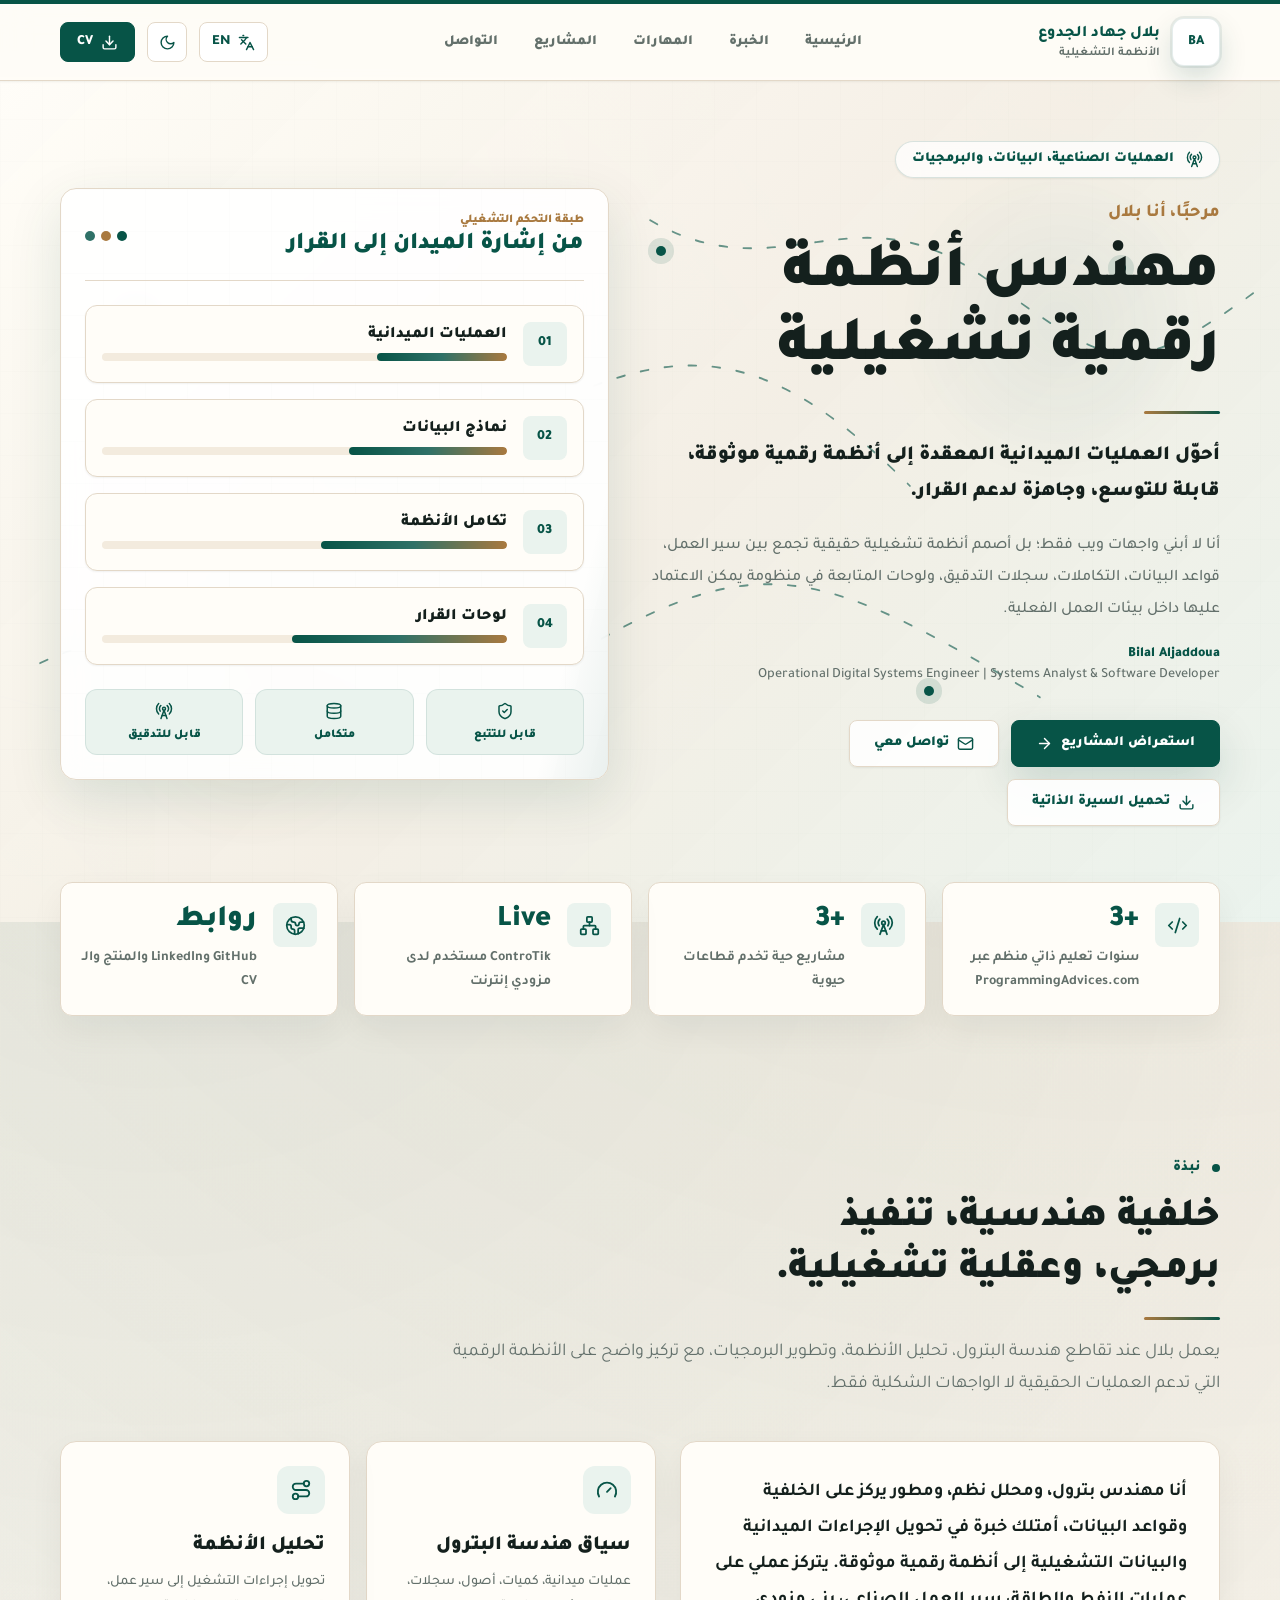
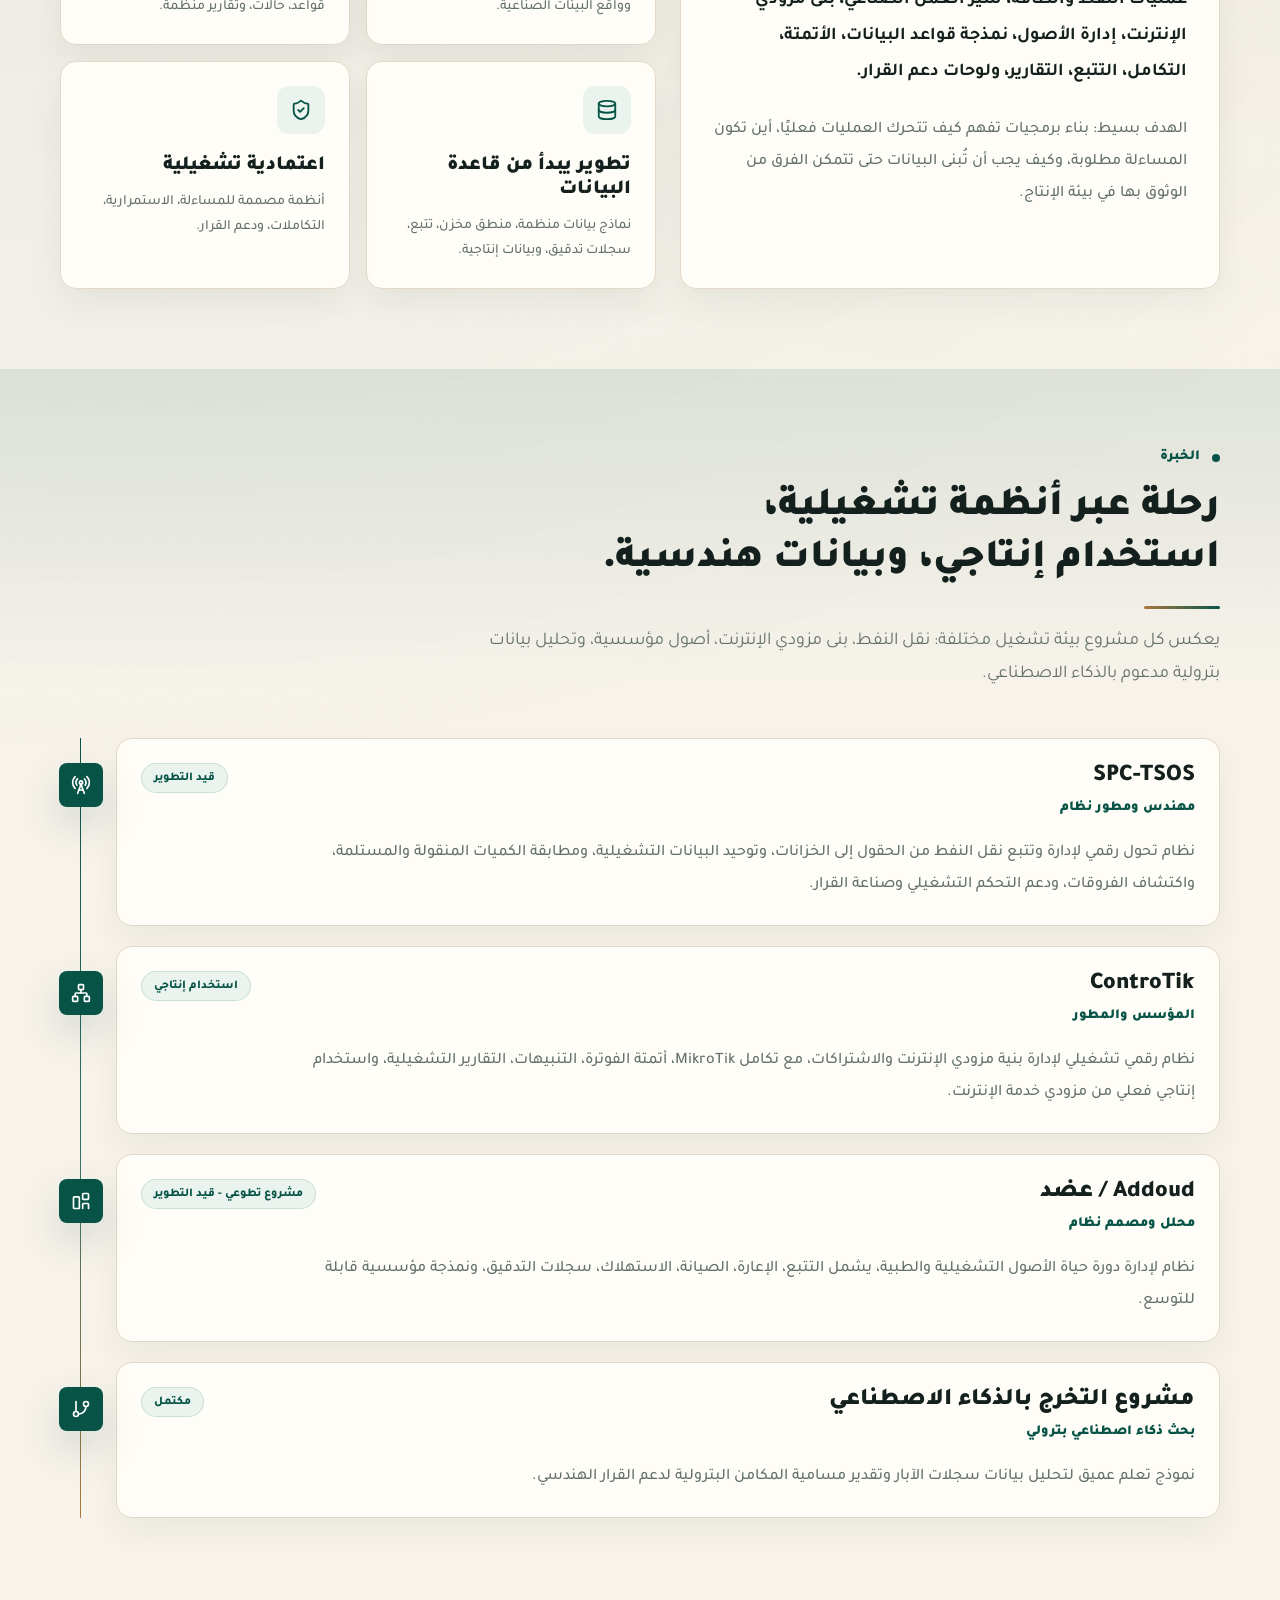
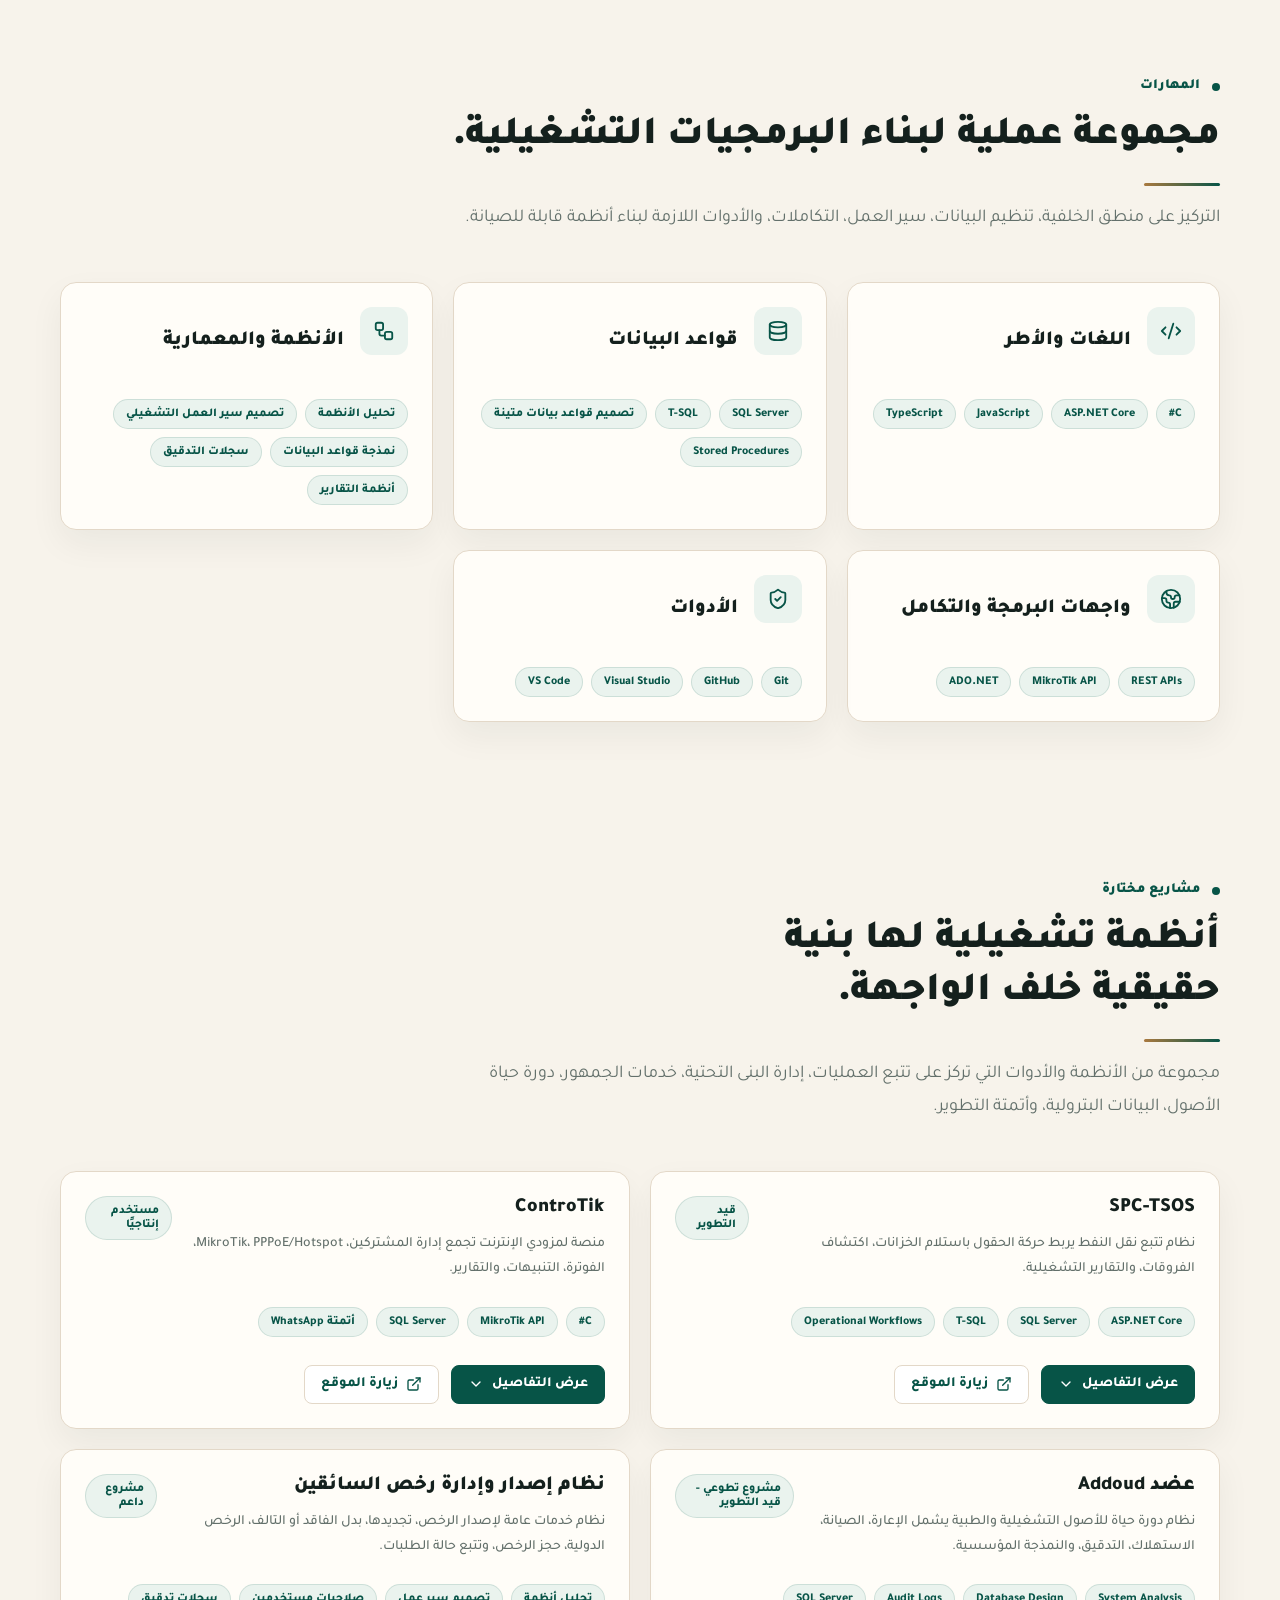
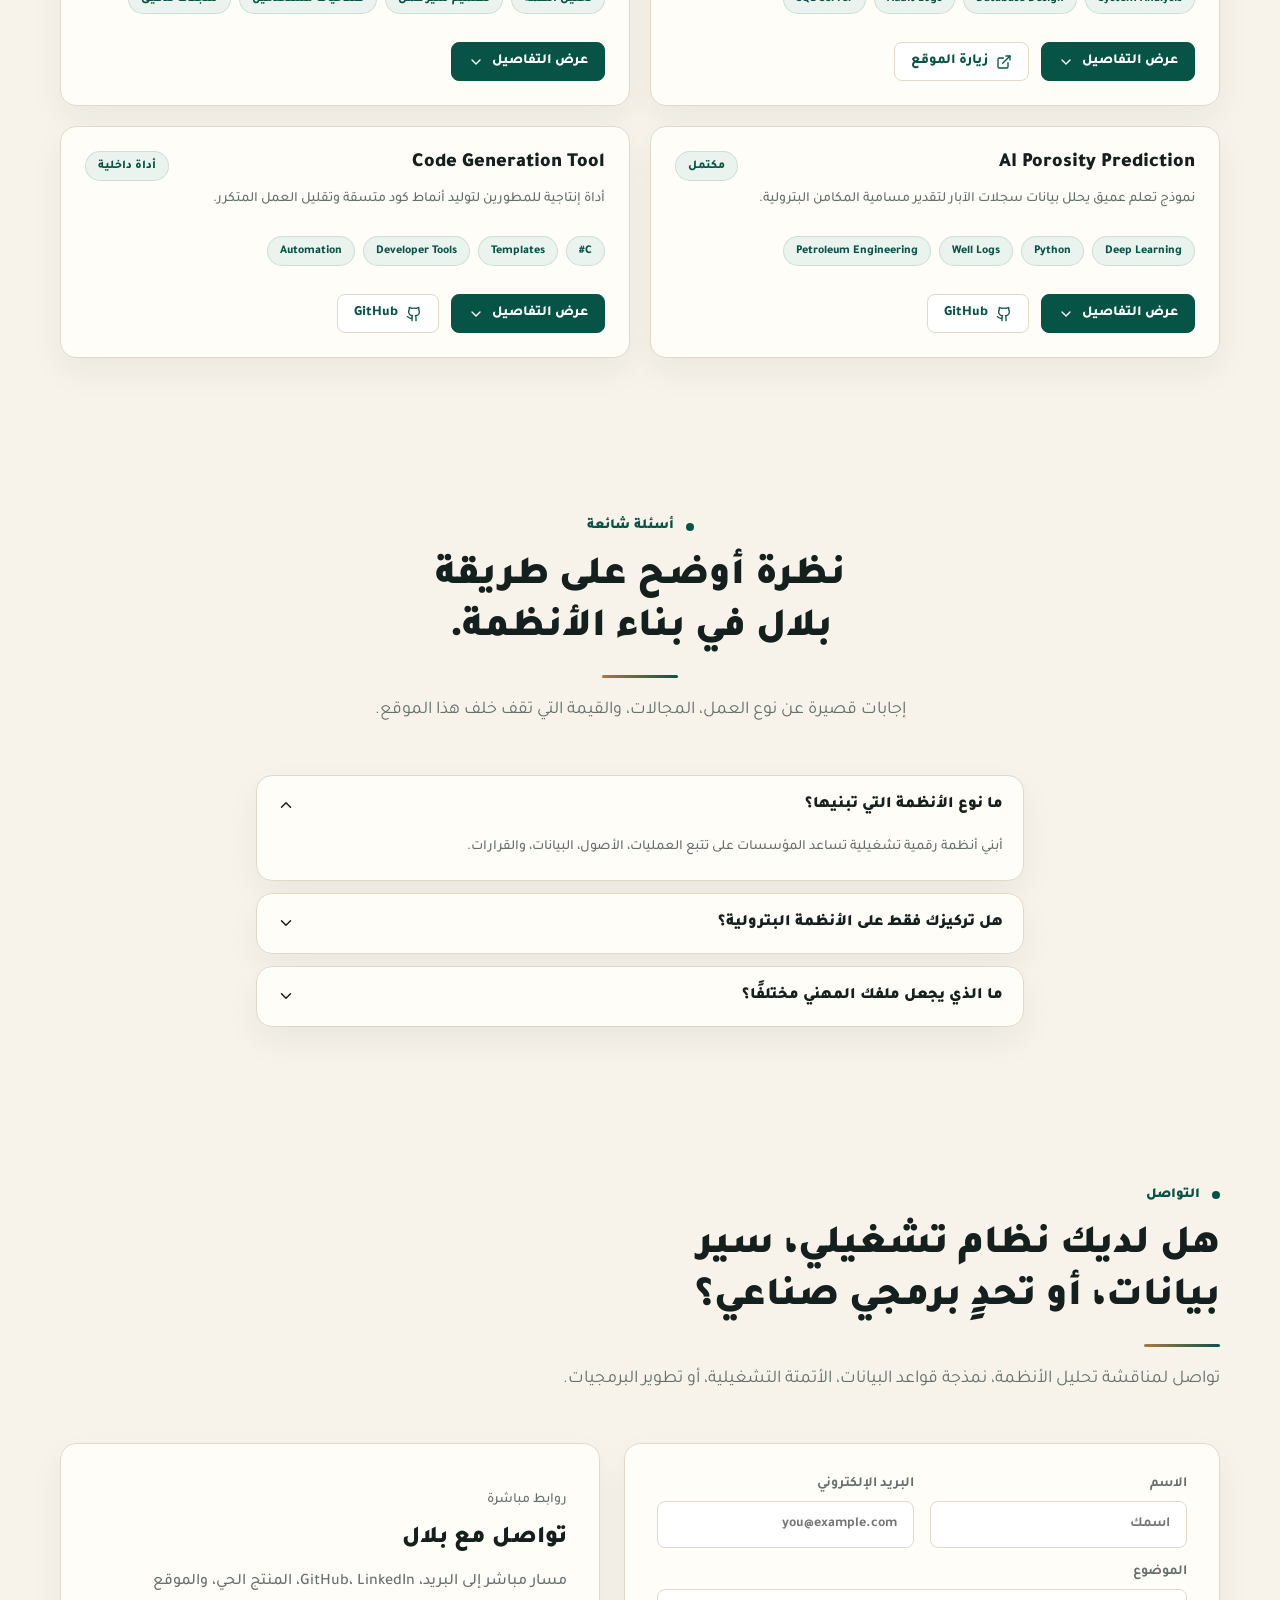
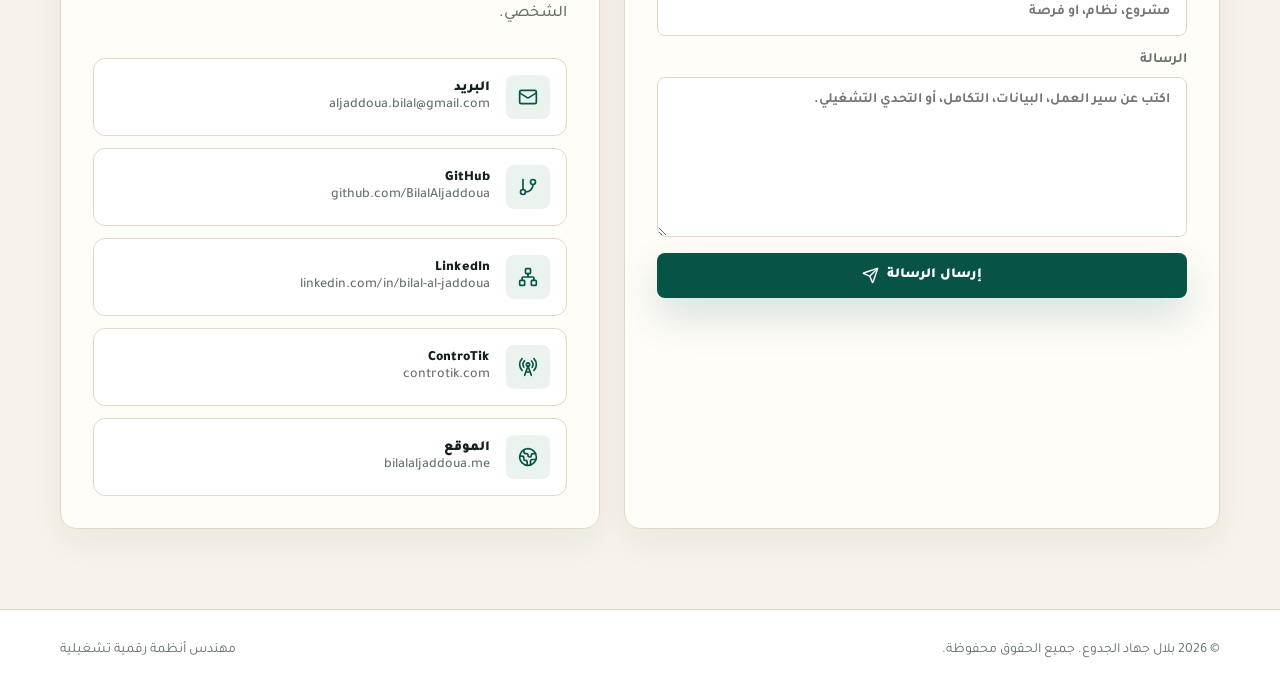
==== commit 700a885a: "2" ====
--- a/index.html
+++ b/index.html
@@ -4,18 +4,68 @@
     <meta charset="utf-8" />
     <meta name="viewport" content="width=device-width, initial-scale=1" />
     <meta name="theme-color" content="#050816" />
+    <meta name="language" content="ar" />
+    <meta name="robots" content="index, follow" />
     <meta
       name="description"
-      content="Portfolio of Bilal Aljaddoua, an Operational Digital Systems Engineer, Systems Analyst, and Software Developer building reliable operational systems for industrial environments."
-    />
-    <meta name="author" content="Bilal Aljaddoua" />
+      content="الموقع الشخصي لبلال جهاد الجدوع، مهندس أنظمة رقمية تشغيلية ومحلل ومصمم نظم ومطور برمجيات يبني أنظمة موثوقة للعمليات الصناعية والبيانات وقواعد البيانات."
+    />
+    <meta name="author" content="بلال جهاد الجدوع" />
     <meta
       name="keywords"
-      content="Bilal Aljaddoua, Operational Digital Systems Engineer, Systems Analyst, Software Developer, Database Design, Industrial Software, Petroleum Engineering"
-    />
-    <title>Bilal Aljaddoua | Operational Digital Systems Engineer</title>
+      content="بلال جهاد الجدوع, مهندس أنظمة رقمية تشغيلية, محلل نظم, مصمم نظم, مطور برمجيات, تصميم قواعد بيانات, أنظمة صناعية, هندسة بترول, ASP.NET Core, SQL Server"
+    />
+    <meta property="og:locale" content="ar_AR" />
+    <meta property="og:type" content="website" />
+    <meta property="og:site_name" content="بلال جهاد الجدوع" />
+    <meta property="og:title" content="بلال جهاد الجدوع | مهندس أنظمة رقمية تشغيلية" />
+    <meta
+      property="og:description"
+      content="موقع بلال جهاد الجدوع: هندسة تشغيلية، تحليل نظم، تطوير برمجيات، قواعد بيانات، ولوحات قرار لأنظمة عملية موثوقة."
+    />
+    <meta property="og:url" content="https://bilalaljaddoua.me/" />
+    <meta property="og:image" content="https://bilalaljaddoua.me/assets/portfolio-preview.png" />
+    <meta property="og:image:width" content="1200" />
+    <meta property="og:image:height" content="630" />
+    <meta property="og:image:alt" content="صورة تعبيرية لأنظمة تشغيلية رقمية ولوحات بيانات صناعية" />
+    <meta name="twitter:card" content="summary_large_image" />
+    <meta name="twitter:title" content="بلال جهاد الجدوع | مهندس أنظمة رقمية تشغيلية" />
+    <meta
+      name="twitter:description"
+      content="موقع شخصي يعرض مشاريع بلال في الأنظمة التشغيلية، تحليل النظم، تطوير البرمجيات، وقواعد البيانات."
+    />
+    <meta name="twitter:image" content="https://bilalaljaddoua.me/assets/portfolio-preview.png" />
+    <link rel="canonical" href="https://bilalaljaddoua.me/" />
+    <title>بلال جهاد الجدوع | مهندس أنظمة رقمية تشغيلية</title>
     <link rel="icon" href="assets/icon.svg" type="image/svg+xml" />
+    <link rel="preload" href="assets/portfolio-preview.png" as="image" />
     <link rel="stylesheet" href="styles.css" />
+    <script type="application/ld+json">
+      {
+        "@context": "https://schema.org",
+        "@type": "Person",
+        "name": "بلال جهاد الجدوع",
+        "alternateName": "Bilal Aljaddoua",
+        "url": "https://bilalaljaddoua.me/",
+        "image": "https://bilalaljaddoua.me/assets/portfolio-preview.png",
+        "jobTitle": "مهندس أنظمة رقمية تشغيلية ومحلل ومصمم نظم",
+        "description": "مهندس أنظمة رقمية تشغيلية ومطور برمجيات يركز على تحليل النظم، قواعد البيانات، الأتمتة، ولوحات القرار للعمليات الصناعية.",
+        "knowsAbout": [
+          "تحليل النظم",
+          "تطوير البرمجيات",
+          "تصميم قواعد البيانات",
+          "الأنظمة التشغيلية",
+          "هندسة البترول",
+          "SQL Server",
+          "ASP.NET Core"
+        ],
+        "sameAs": [
+          "https://github.com/BilalAljaddoua",
+          "https://www.linkedin.com/in/bilal-al-jaddoua-5bb7351b7/",
+          "https://controtik.com"
+        ]
+      }
+    </script>
   </head>
   <body>
     <header class="site-header">
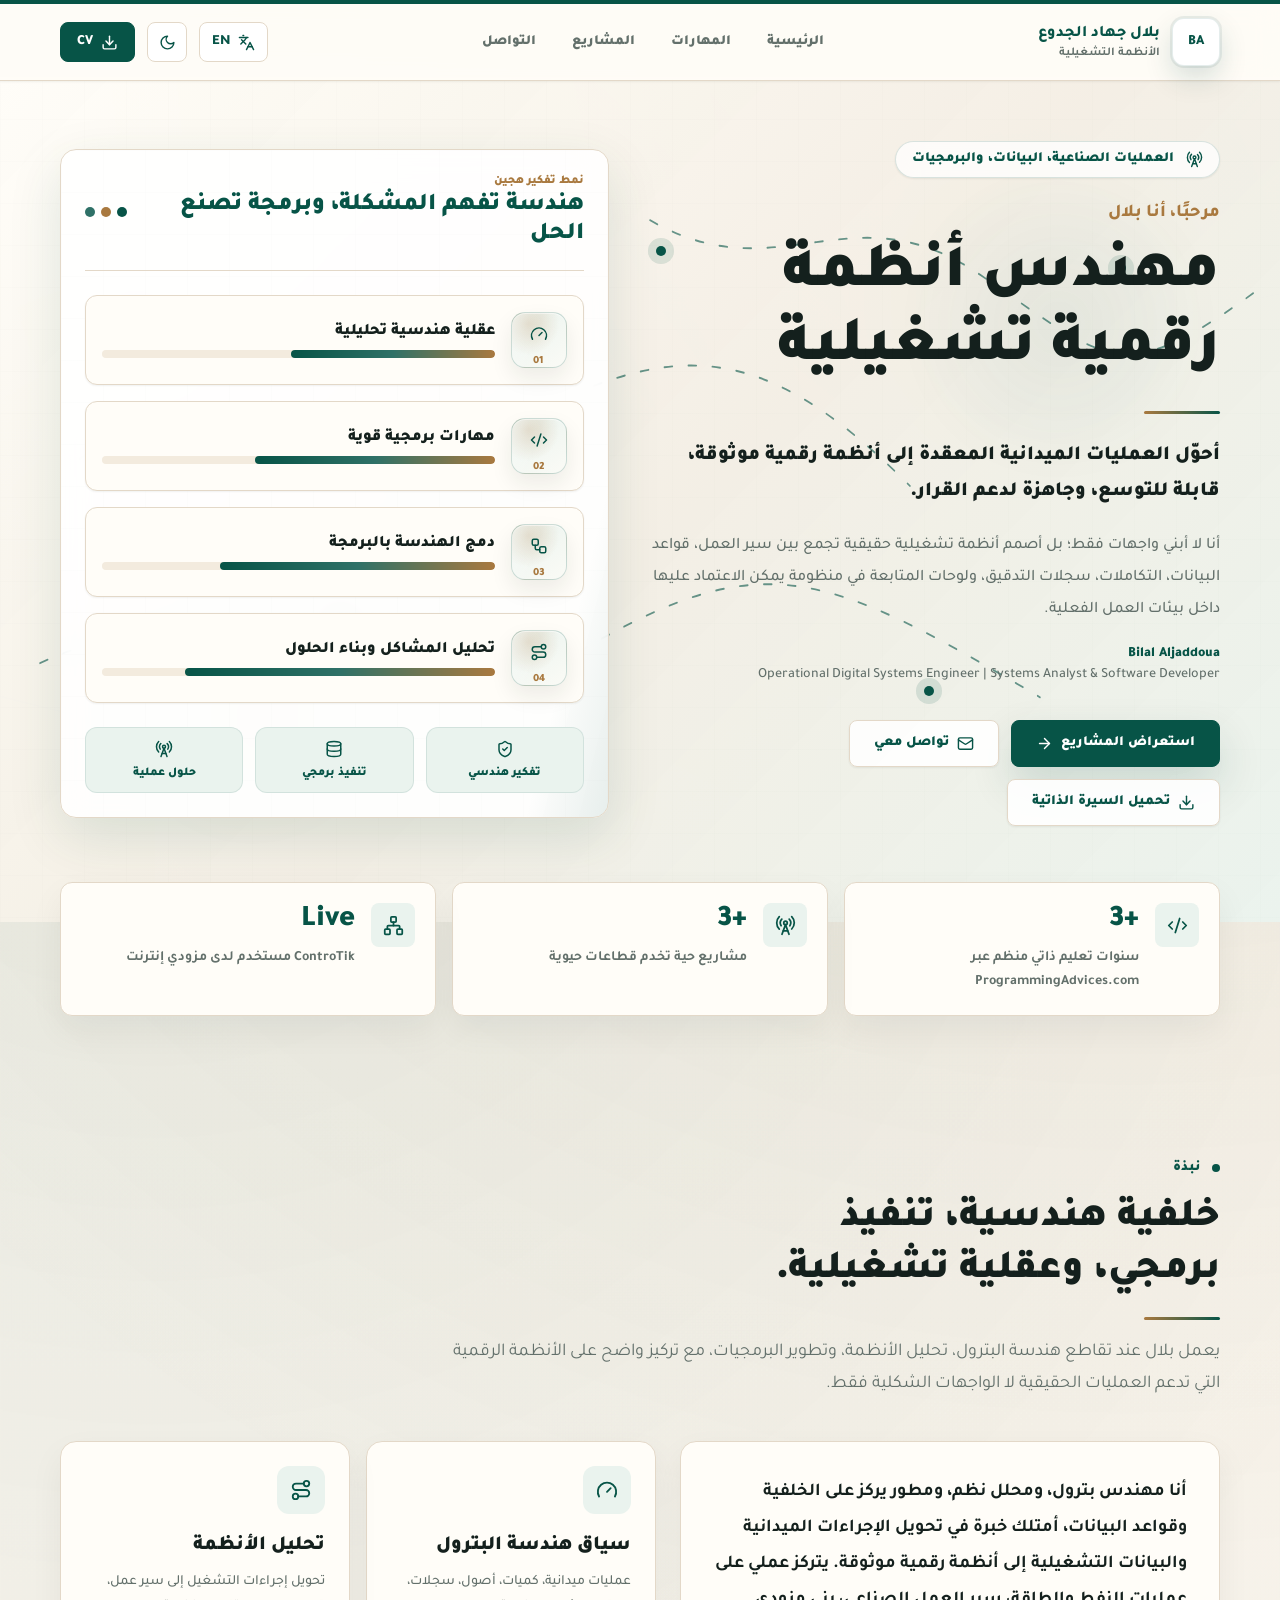
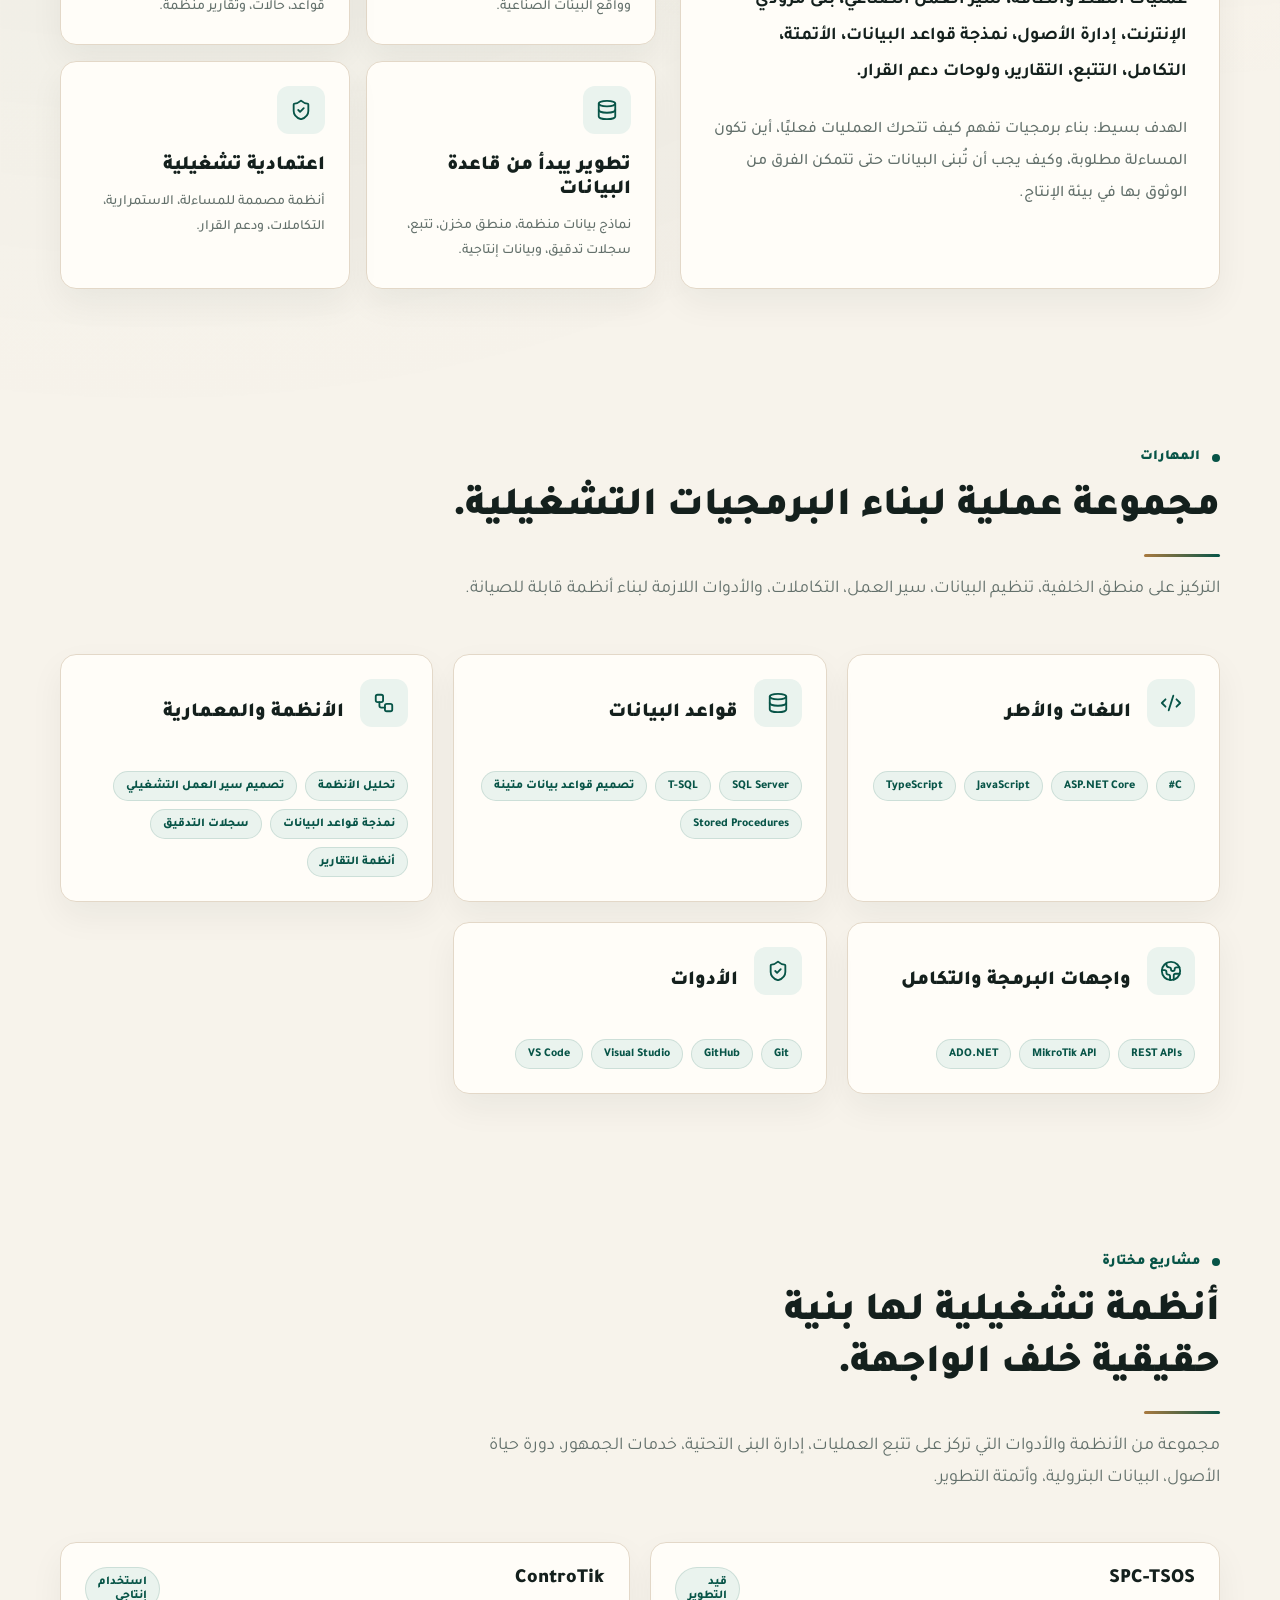
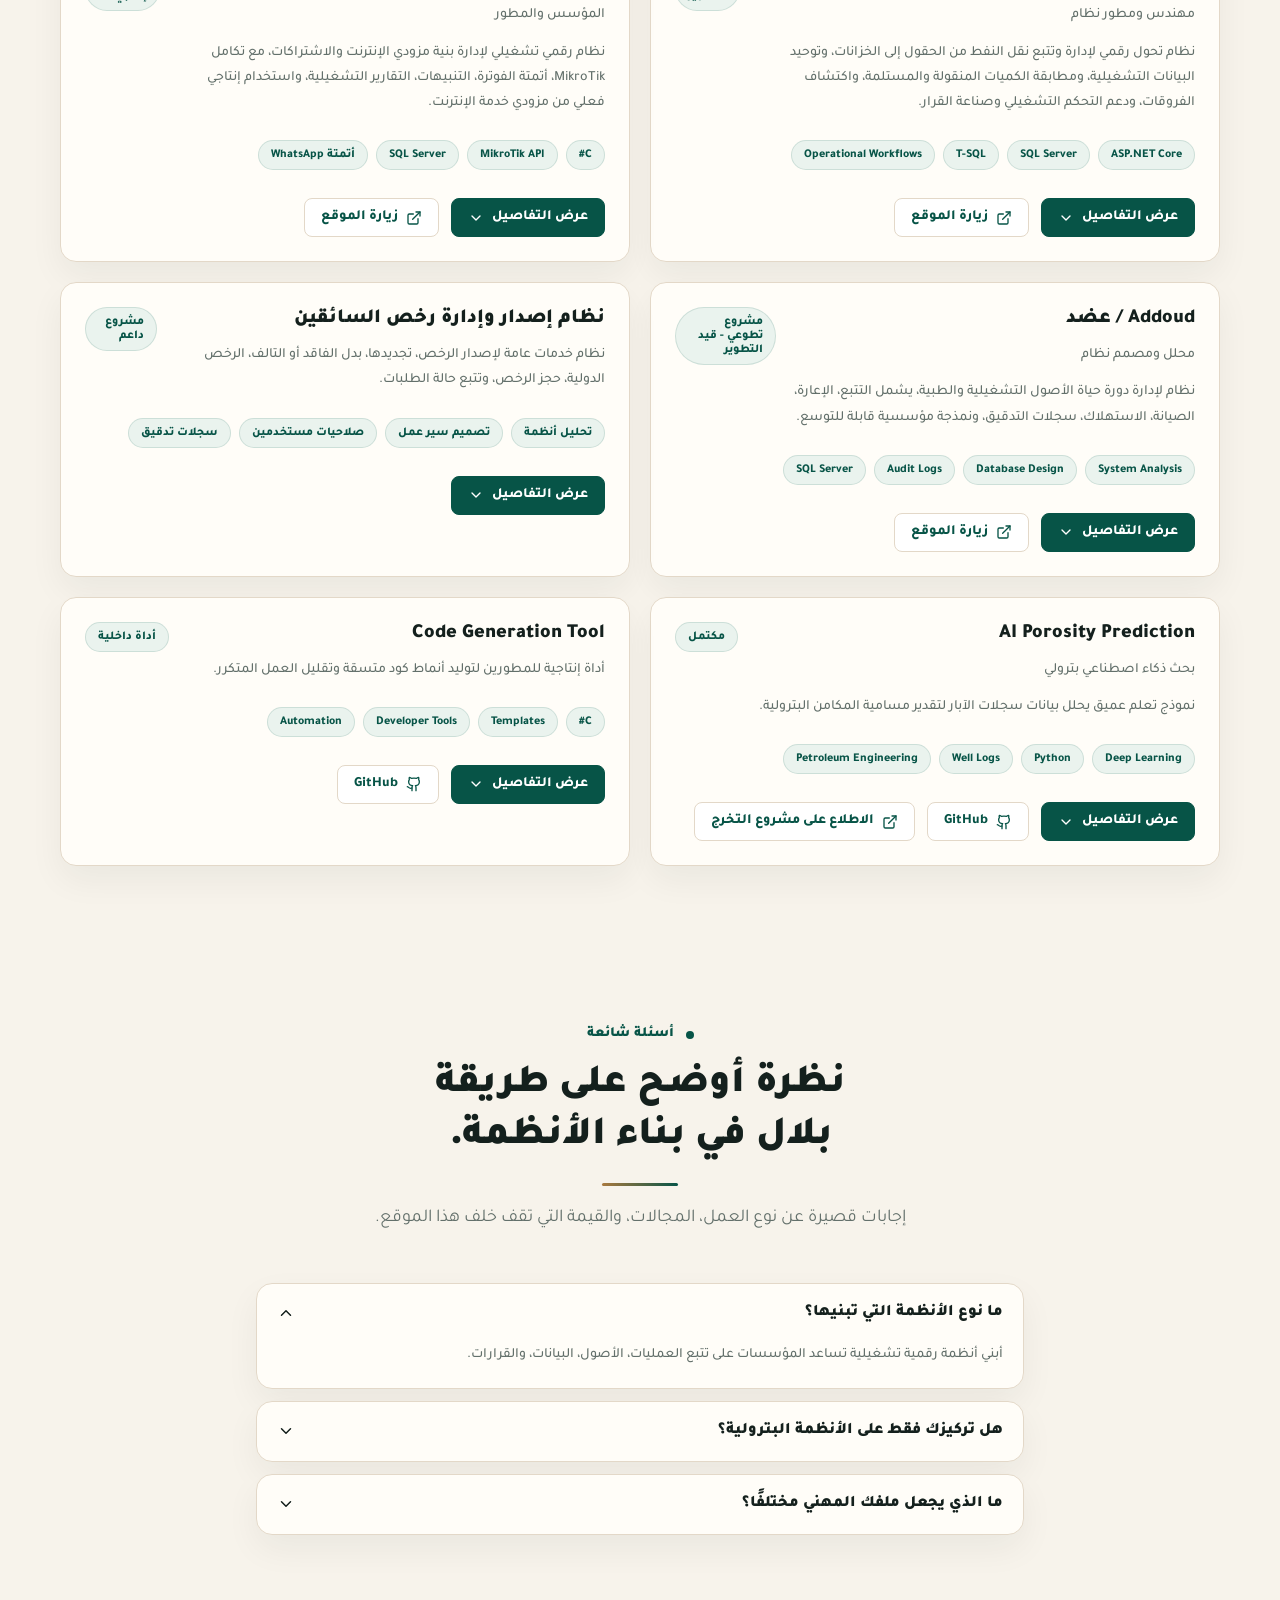
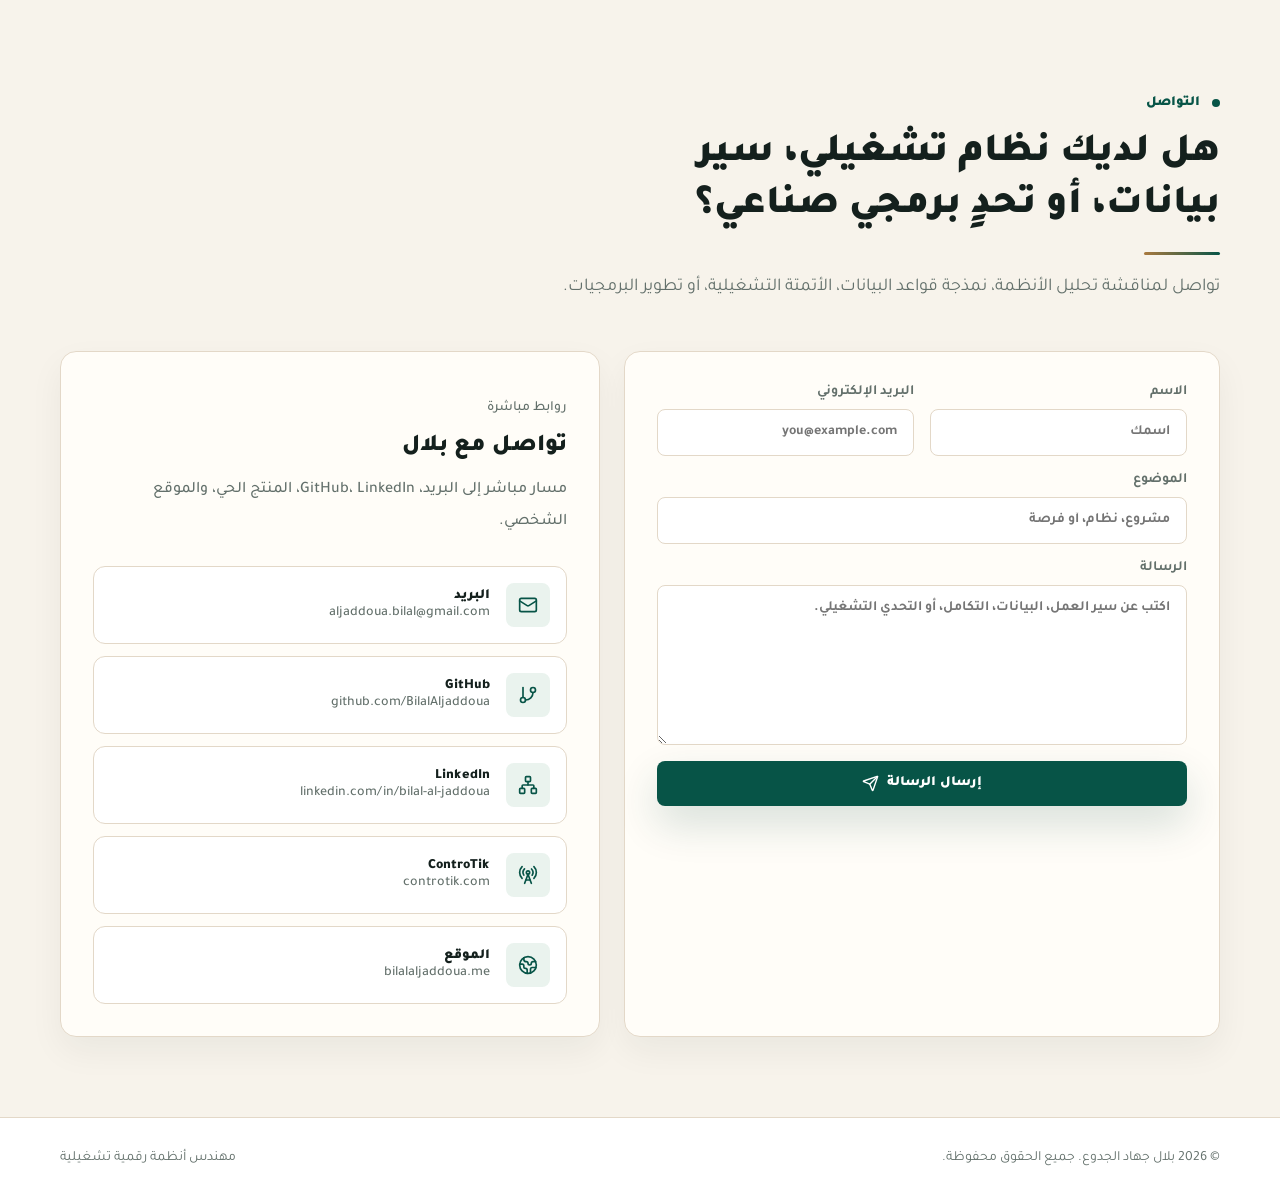
==== commit bf3edf8d: "5" ====
--- a/index.html
+++ b/index.html
@@ -190,14 +190,6 @@
         </div>
       </section>
 
-      <section id="experience" class="page-section journey-section">
-        <div class="section-gradient"></div>
-        <div class="section-shell">
-          <div data-section-header="journeySection"></div>
-          <div class="timeline" data-journey-list></div>
-        </div>
-      </section>
-
       <section id="skills" class="page-section">
         <div class="section-shell">
           <div data-section-header="skillsSection"></div>
--- a/styles.css
+++ b/styles.css
@@ -471,18 +471,49 @@
   background: var(--surface);
   padding: 16px;
   box-shadow: 0 1px 2px rgba(20, 32, 29, 0.06);
+  transition: transform 180ms ease, border-color 180ms ease, box-shadow 180ms ease;
+}
+.flow-item:hover {
+  transform: translateY(-2px);
+  border-color: color-mix(in srgb, var(--primary) 28%, var(--border));
+  box-shadow: 0 14px 28px rgba(20, 32, 29, 0.1);
 }
 .flow-index {
   flex: 0 0 auto;
   display: grid;
+  grid-template-rows: 1fr auto;
   place-items: center;
-  width: 44px;
-  height: 44px;
-  border-radius: 8px;
-  background: var(--primary-soft);
-  color: var(--primary);
-  font-size: 14px;
-  font-weight: 900;
+  gap: 2px;
+  width: 56px;
+  height: 56px;
+  position: relative;
+  overflow: hidden;
+  border: 1px solid color-mix(in srgb, var(--primary) 18%, transparent);
+  border-radius: 14px;
+  background:
+    radial-gradient(circle at 30% 20%, color-mix(in srgb, var(--accent) 24%, transparent), transparent 54%),
+    linear-gradient(145deg, var(--primary-soft), color-mix(in srgb, var(--surface) 78%, var(--primary-soft)));
+  color: var(--primary);
+  box-shadow: inset 0 1px 0 rgba(255, 255, 255, 0.48), 0 10px 22px rgba(20, 32, 29, 0.08);
+}
+.flow-index::after {
+  content: "";
+  position: absolute;
+  inset: -40% 58% -40% -55%;
+  background: linear-gradient(90deg, transparent, rgba(255, 255, 255, 0.38), transparent);
+  transform: rotate(16deg);
+  animation: flow-shine 5.5s ease-in-out infinite;
+}
+.flow-index svg,
+.flow-index span {
+  position: relative;
+  z-index: 1;
+}
+.flow-index span {
+  color: var(--accent);
+  font-size: 11px;
+  font-weight: 900;
+  line-height: 1;
 }
 .flow-body { flex: 1; min-width: 0; }
 .flow-body p { margin: 0; color: var(--text-main); font-weight: 900; }
@@ -497,7 +528,11 @@
   height: 100%;
   border-radius: inherit;
   background: linear-gradient(90deg, var(--primary), var(--primary-light), var(--accent));
+  transform-origin: left;
   animation: progress-breathe 4.2s ease-in-out infinite;
+}
+html[dir="rtl"] .progress-fill {
+  transform-origin: right;
 }
 .quality-grid { display: grid; grid-template-columns: repeat(3, 1fr); gap: 12px; }
 .quality-card {
@@ -516,7 +551,7 @@
   position: relative;
   z-index: 2;
   display: grid;
-  grid-template-columns: repeat(4, 1fr);
+  grid-template-columns: repeat(3, 1fr);
   gap: 16px;
   margin-top: -40px;
   padding-bottom: 64px;
@@ -757,6 +792,12 @@
   align-items: flex-start;
   justify-content: space-between;
   gap: 16px;
+}
+.project-role {
+  margin: 6px 0 10px;
+  color: var(--accent);
+  font-size: 13px;
+  font-weight: 900;
 }
 .project-card > .tags { margin-top: 24px; }
 .project-details {
@@ -986,8 +1027,13 @@
   50% { transform: scale(1.55); opacity: 0.88; }
 }
 @keyframes progress-breathe {
-  0%, 100% { transform: scaleX(0.86); transform-origin: left; }
-  50% { transform: scaleX(1); transform-origin: left; }
+  0%, 100% { transform: scaleX(0.86); }
+  50% { transform: scaleX(1); }
+}
+@keyframes flow-shine {
+  0%, 58% { transform: translateX(-110%) rotate(16deg); opacity: 0; }
+  68% { opacity: 0.9; }
+  100% { transform: translateX(210%) rotate(16deg); opacity: 0; }
 }
 
 @media (max-width: 1100px) {
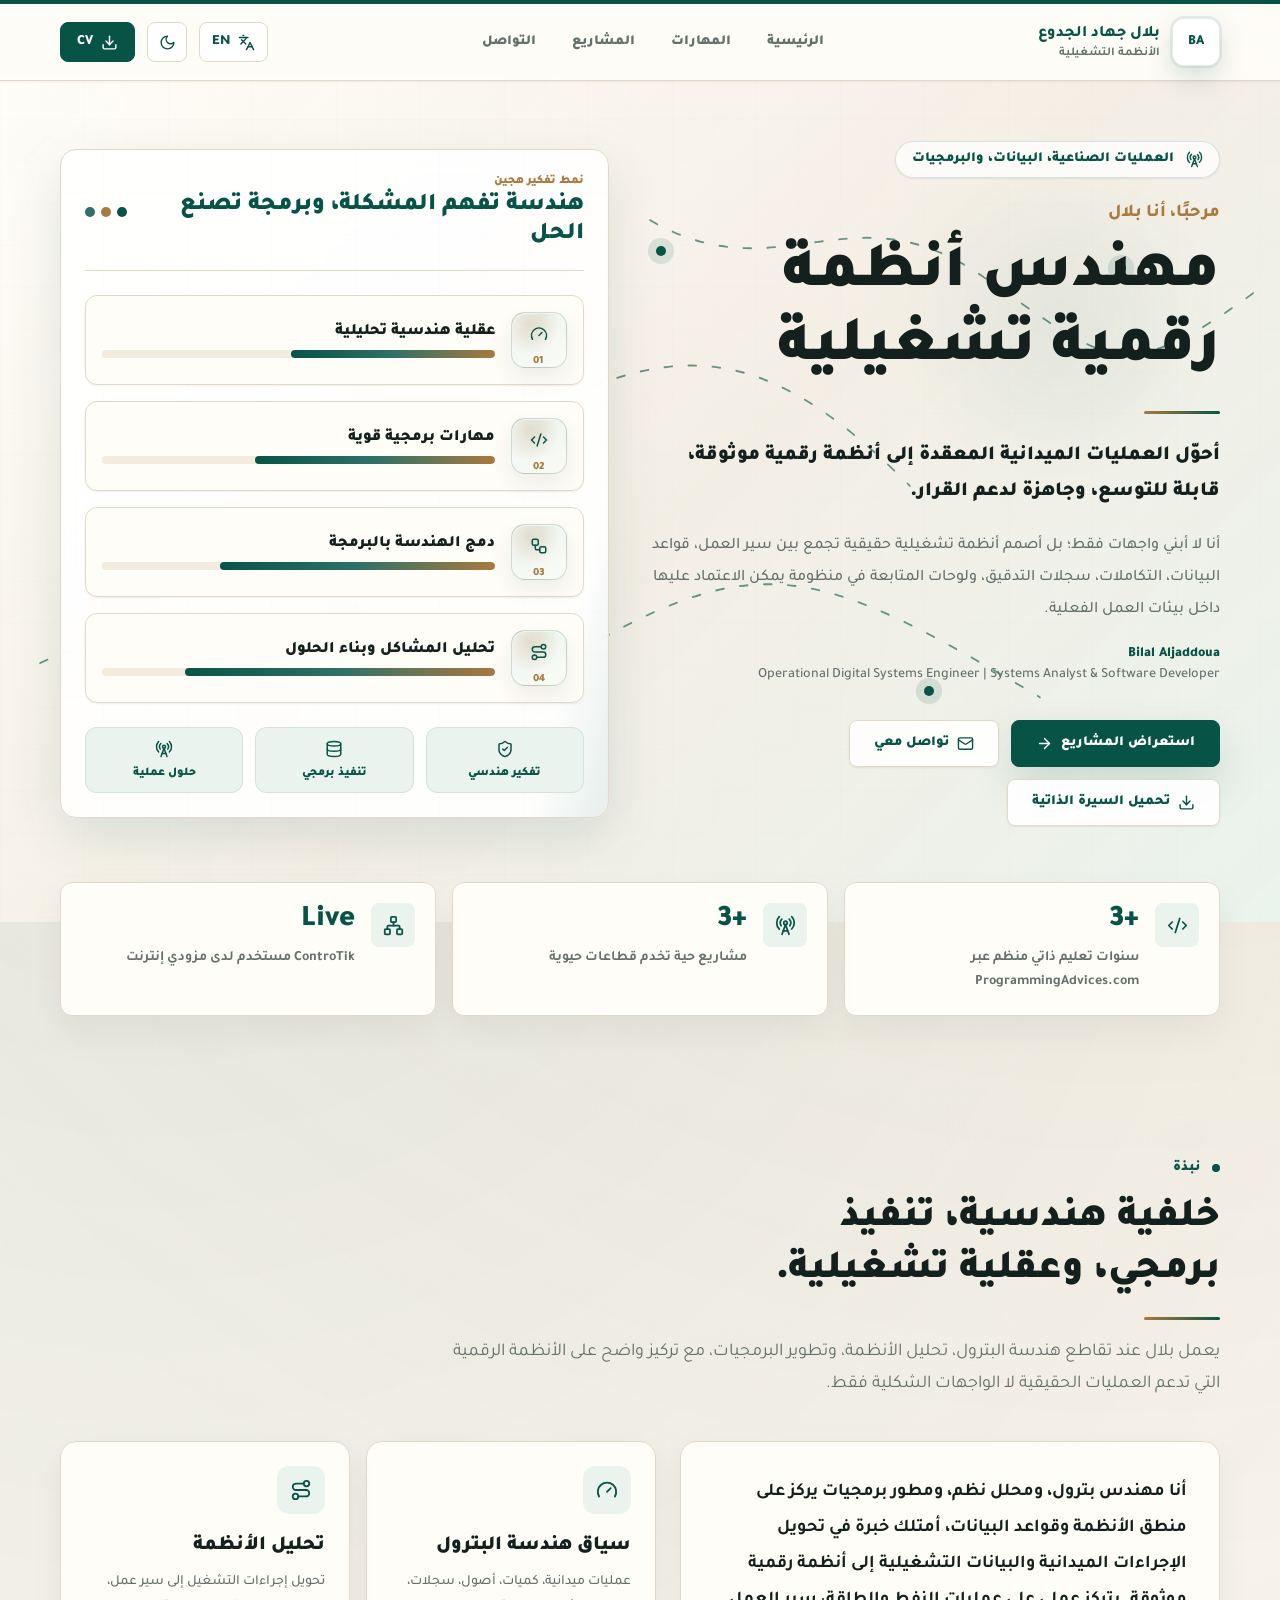
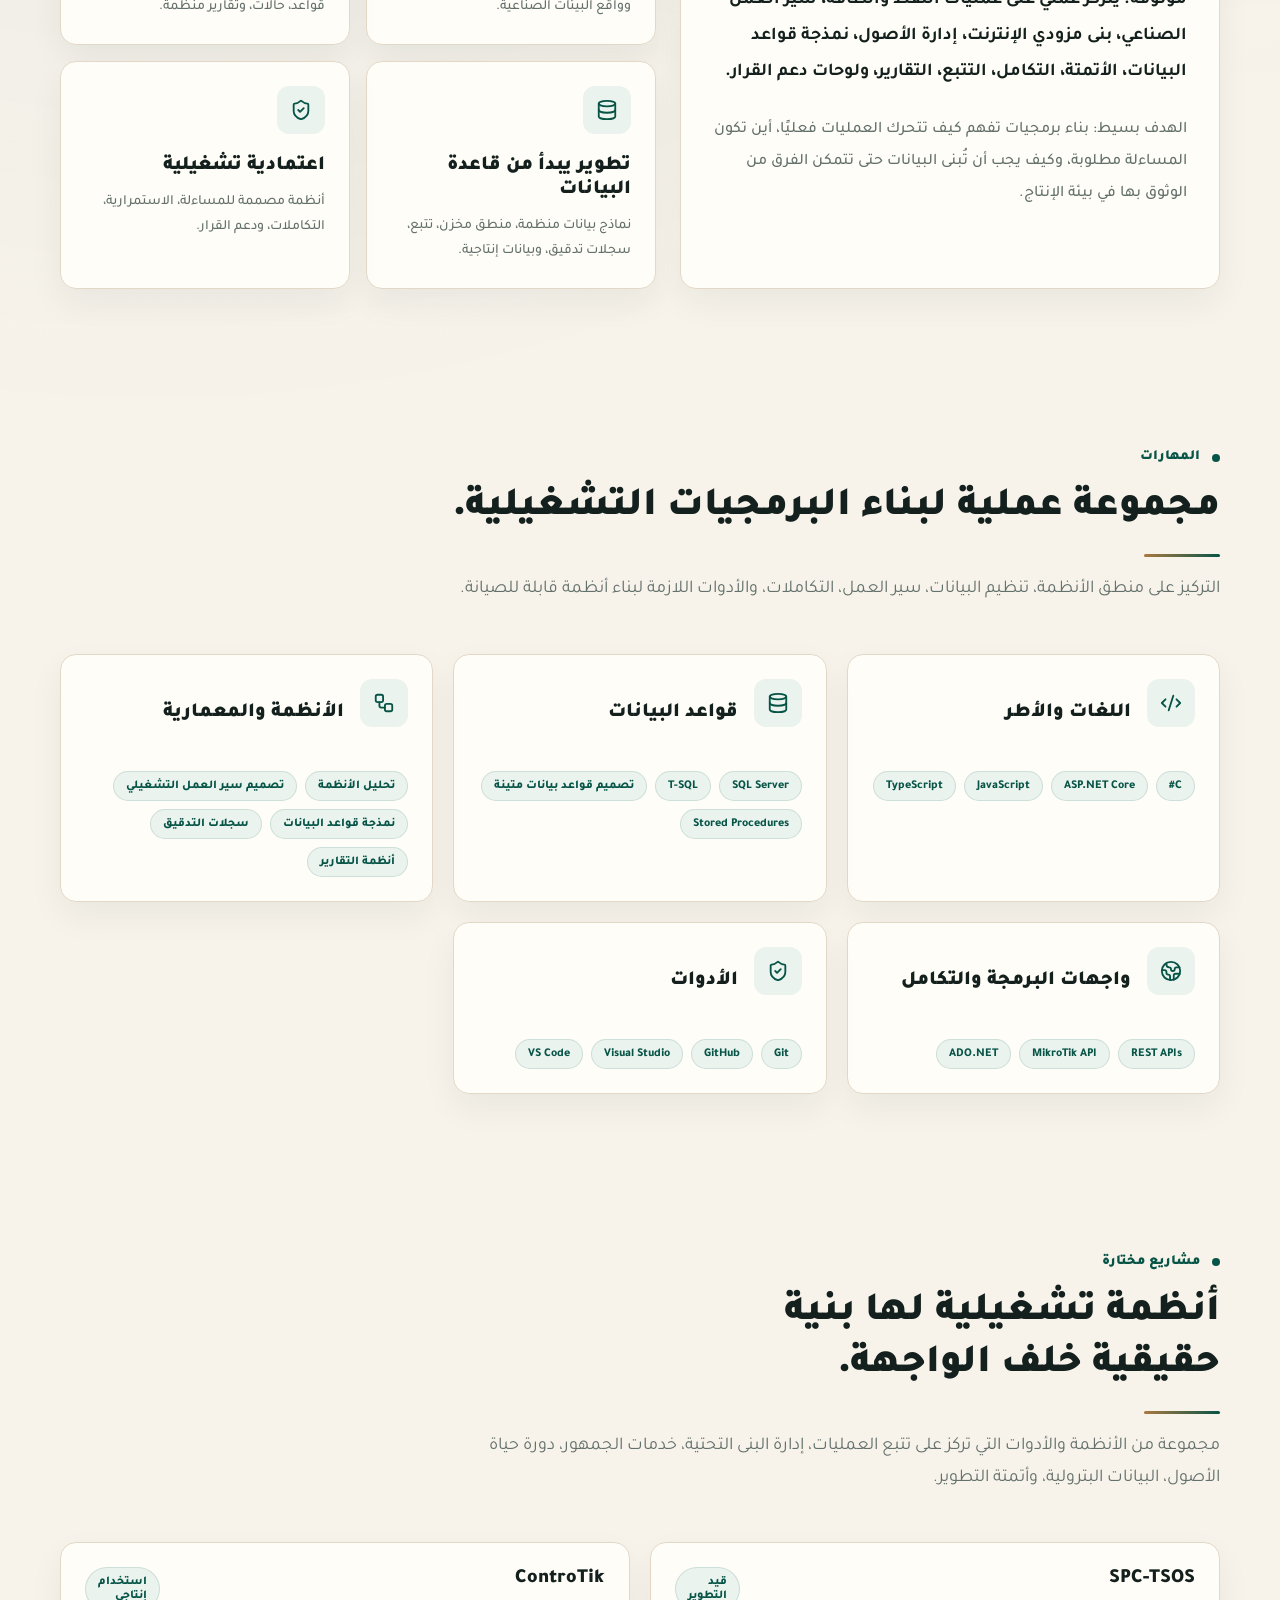
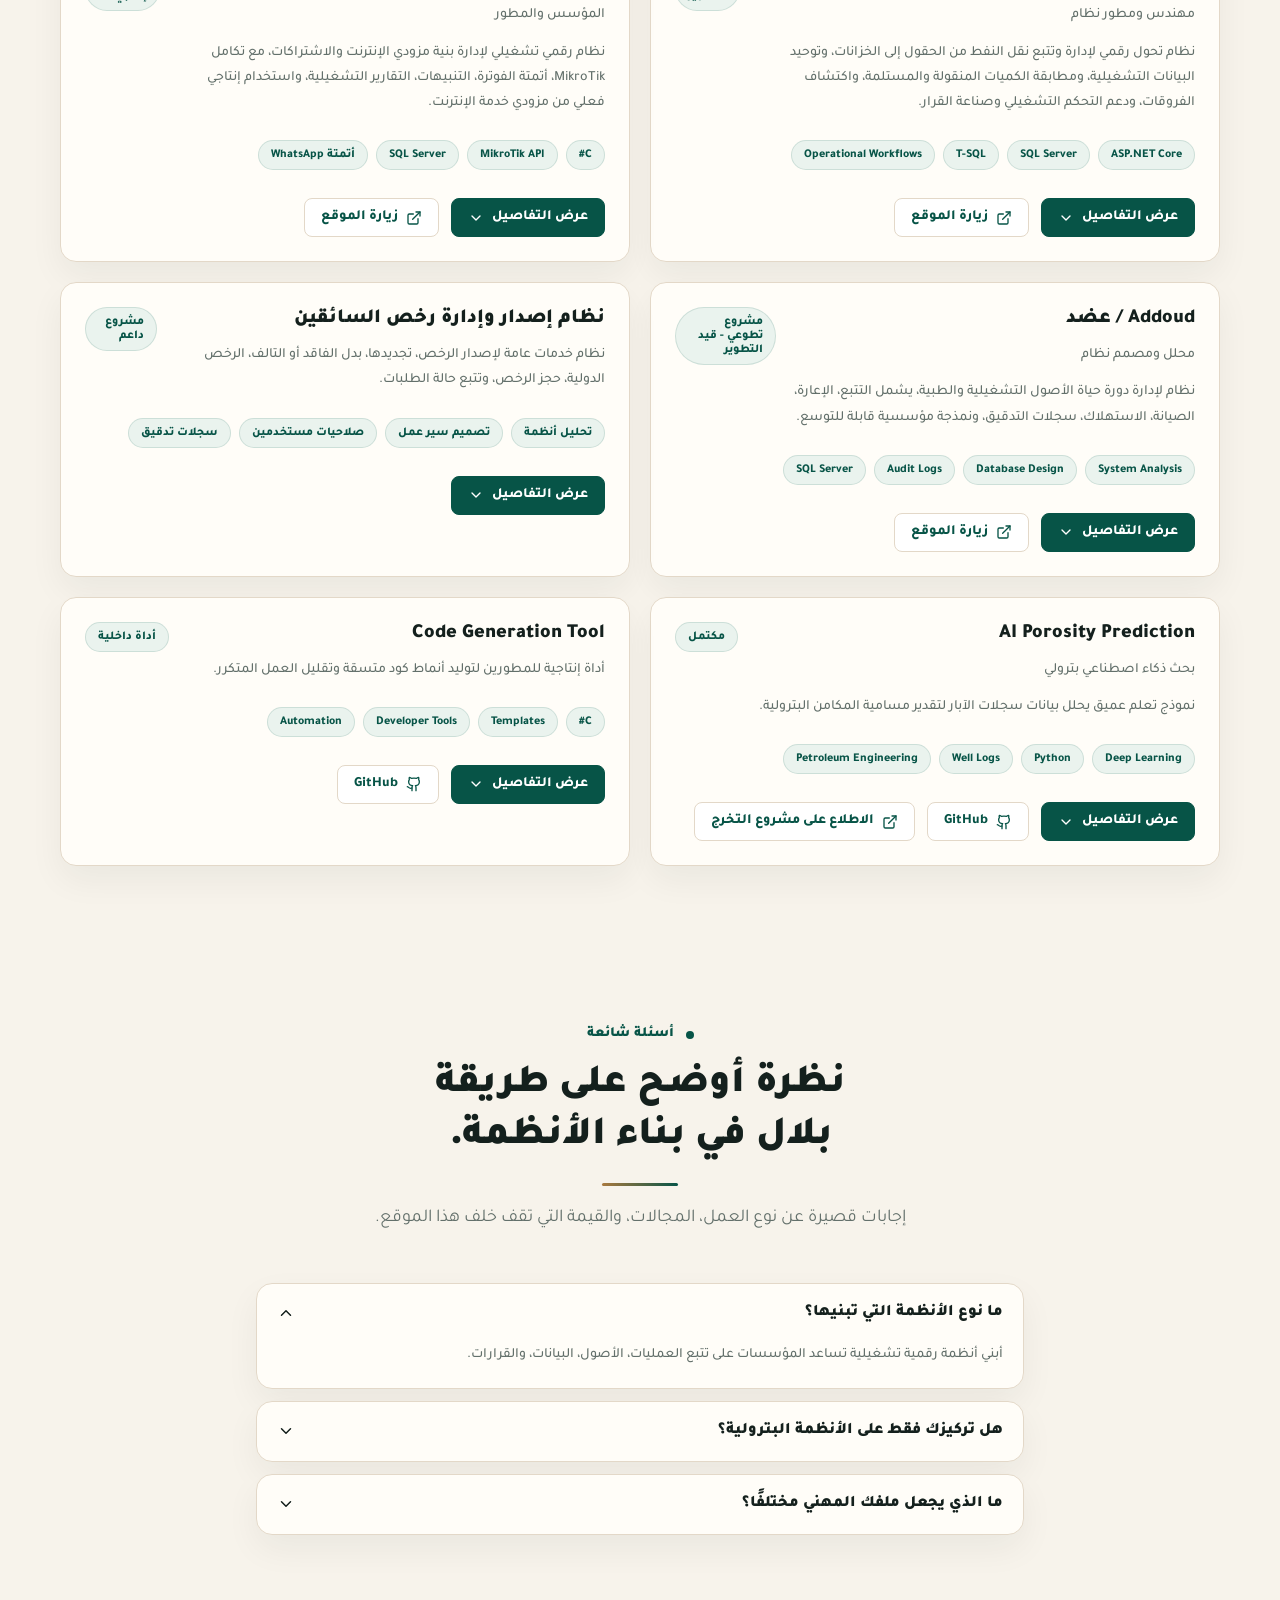
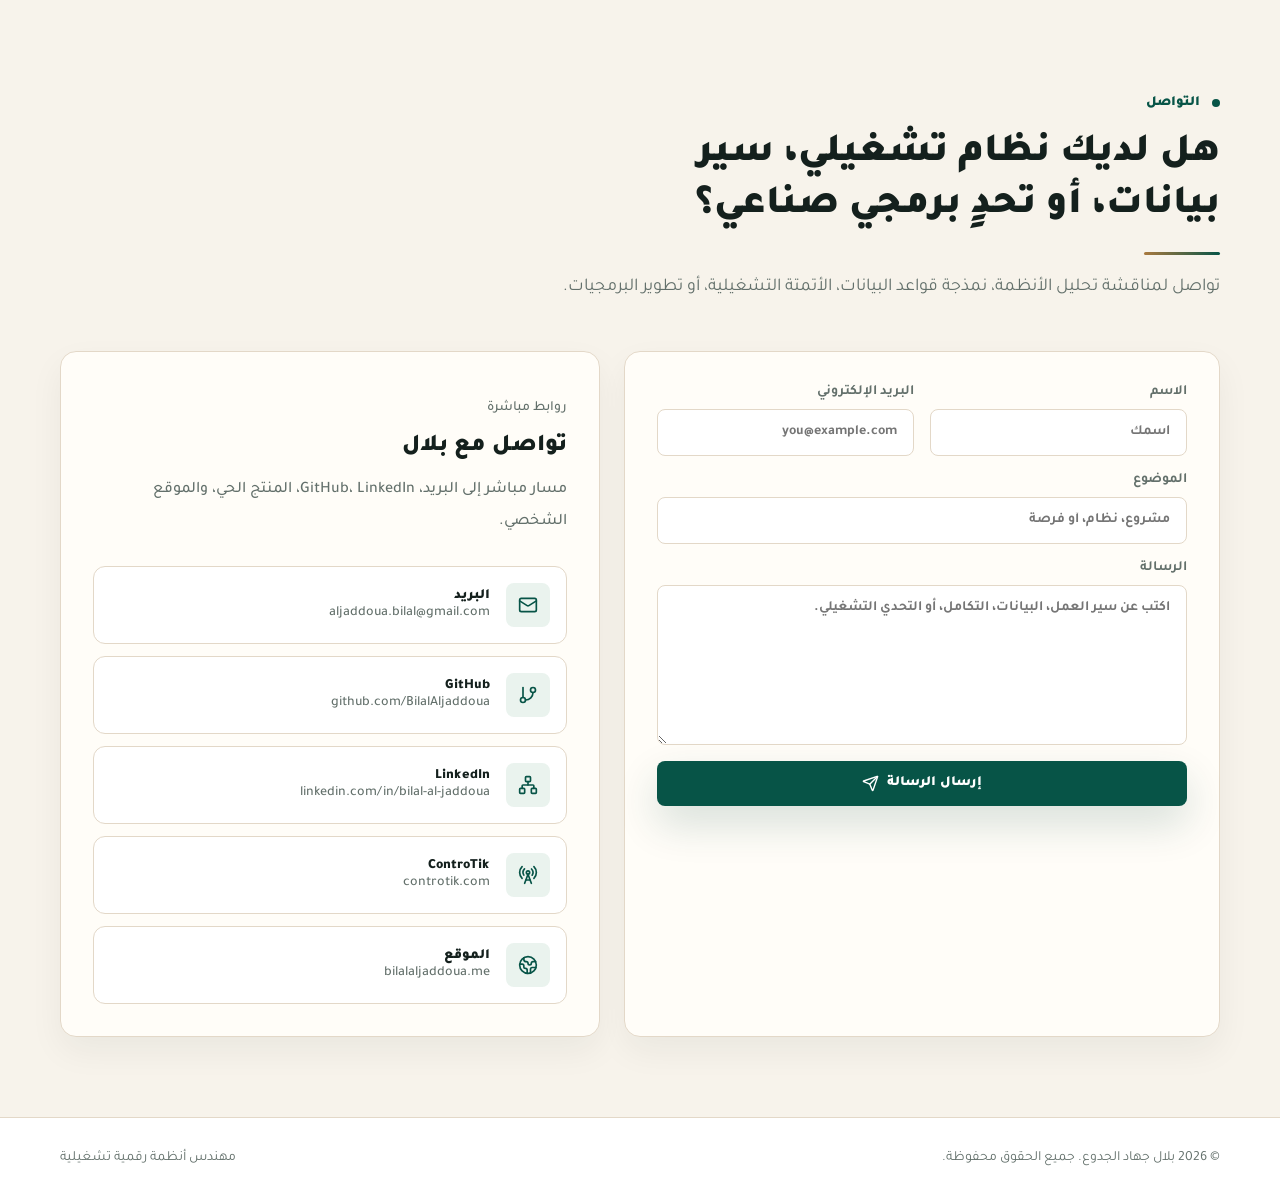
==== commit e4aba58d: "11" ====
--- a/index.html
+++ b/index.html
@@ -24,7 +24,10 @@
       content="موقع بلال جهاد الجدوع: هندسة تشغيلية، تحليل نظم، تطوير برمجيات، قواعد بيانات، ولوحات قرار لأنظمة عملية موثوقة."
     />
     <meta property="og:url" content="https://bilalaljaddoua.me/" />
-    <meta property="og:image" content="https://bilalaljaddoua.me/assets/portfolio-preview.png" />
+    <meta property="og:image" content="https://bilalaljaddoua.me/assets/portfolio-og.jpg" />
+    <meta property="og:image:url" content="https://bilalaljaddoua.me/assets/portfolio-og.jpg" />
+    <meta property="og:image:secure_url" content="https://bilalaljaddoua.me/assets/portfolio-og.jpg" />
+    <meta property="og:image:type" content="image/jpeg" />
     <meta property="og:image:width" content="1200" />
     <meta property="og:image:height" content="630" />
     <meta property="og:image:alt" content="صورة تعبيرية لأنظمة تشغيلية رقمية ولوحات بيانات صناعية" />
@@ -34,11 +37,12 @@
       name="twitter:description"
       content="موقع شخصي يعرض مشاريع بلال في الأنظمة التشغيلية، تحليل النظم، تطوير البرمجيات، وقواعد البيانات."
     />
-    <meta name="twitter:image" content="https://bilalaljaddoua.me/assets/portfolio-preview.png" />
+    <meta name="twitter:image" content="https://bilalaljaddoua.me/assets/portfolio-og.jpg" />
+    <meta name="twitter:image:alt" content="صورة تعبيرية لأنظمة تشغيلية رقمية ولوحات بيانات صناعية" />
     <link rel="canonical" href="https://bilalaljaddoua.me/" />
     <title>بلال جهاد الجدوع | مهندس أنظمة رقمية تشغيلية</title>
     <link rel="icon" href="assets/icon.svg" type="image/svg+xml" />
-    <link rel="preload" href="assets/portfolio-preview.png" as="image" />
+    <link rel="preload" href="assets/portfolio-og.jpg" as="image" />
     <link rel="stylesheet" href="styles.css" />
     <script type="application/ld+json">
       {
@@ -47,7 +51,7 @@
         "name": "بلال جهاد الجدوع",
         "alternateName": "Bilal Aljaddoua",
         "url": "https://bilalaljaddoua.me/",
-        "image": "https://bilalaljaddoua.me/assets/portfolio-preview.png",
+        "image": "https://bilalaljaddoua.me/assets/portfolio-og.jpg",
         "jobTitle": "مهندس أنظمة رقمية تشغيلية ومحلل ومصمم نظم",
         "description": "مهندس أنظمة رقمية تشغيلية ومطور برمجيات يركز على تحليل النظم، قواعد البيانات، الأتمتة، ولوحات القرار للعمليات الصناعية.",
         "knowsAbout": [
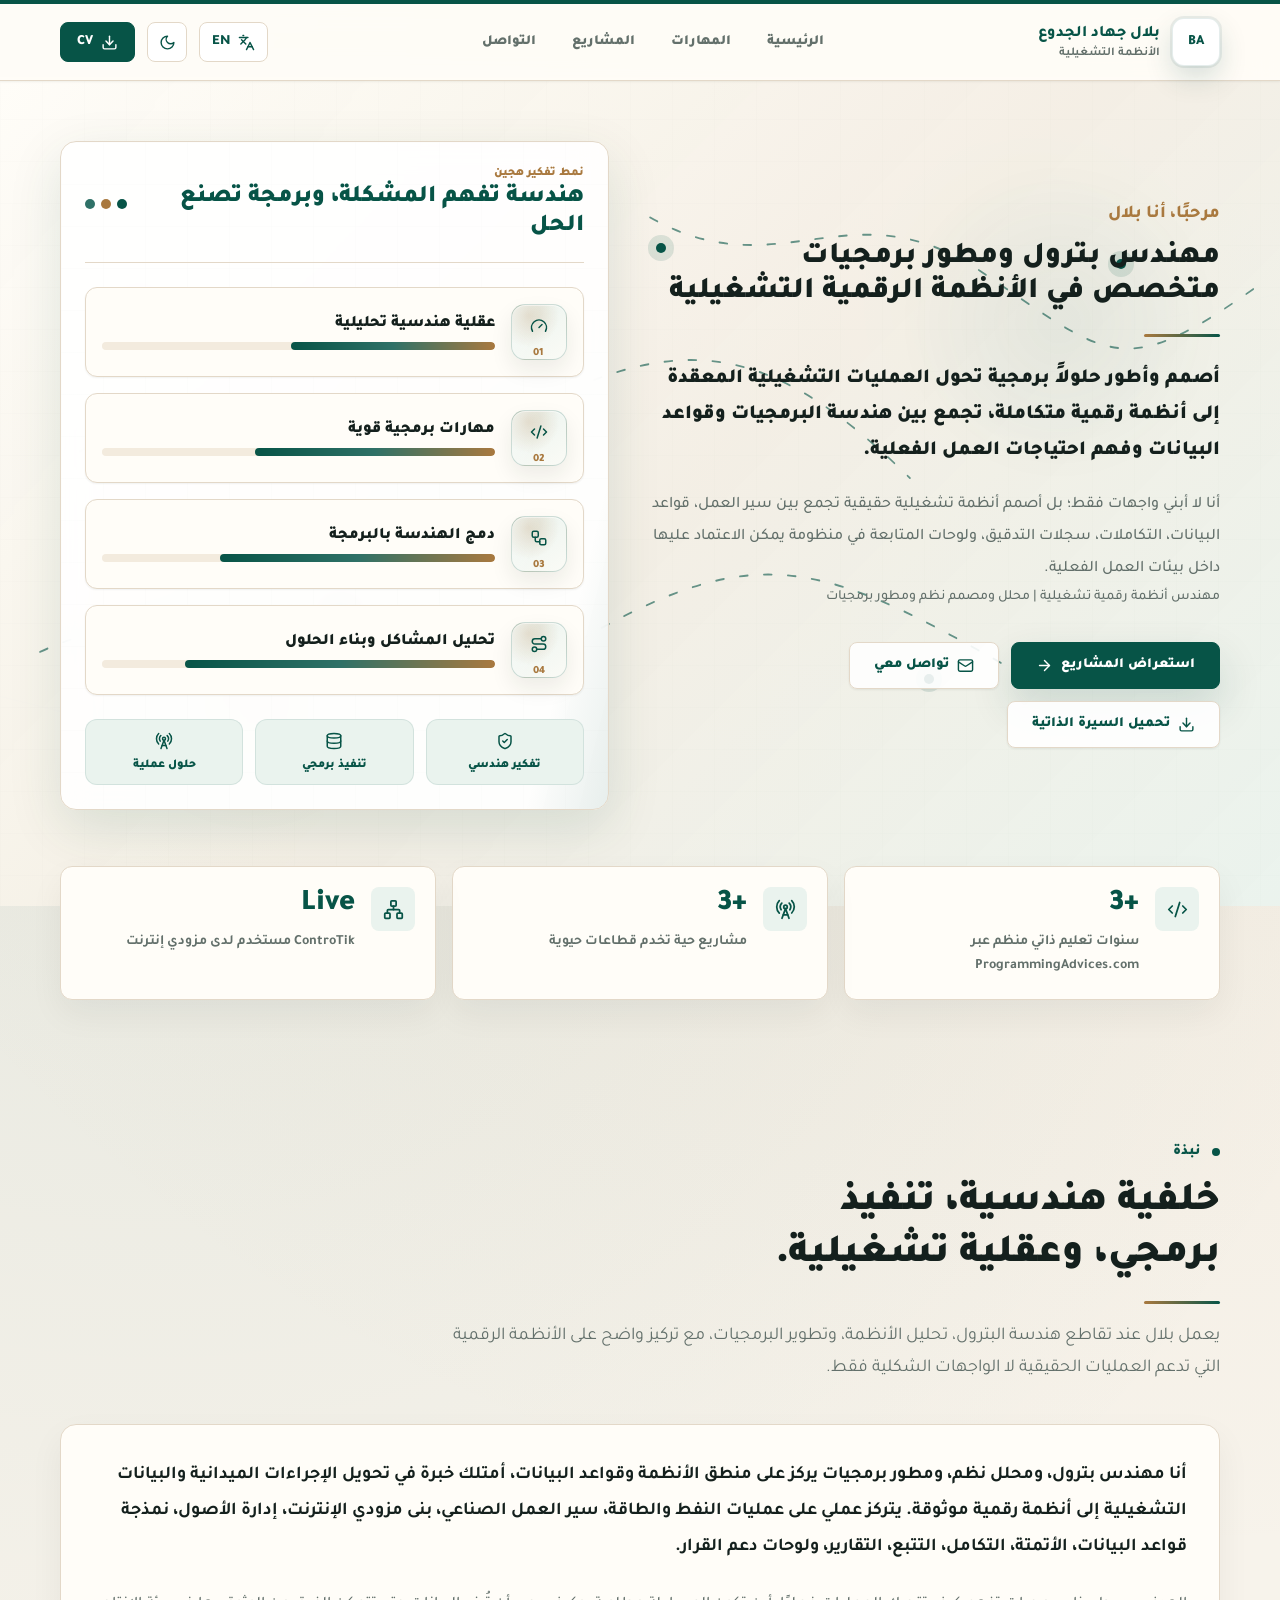
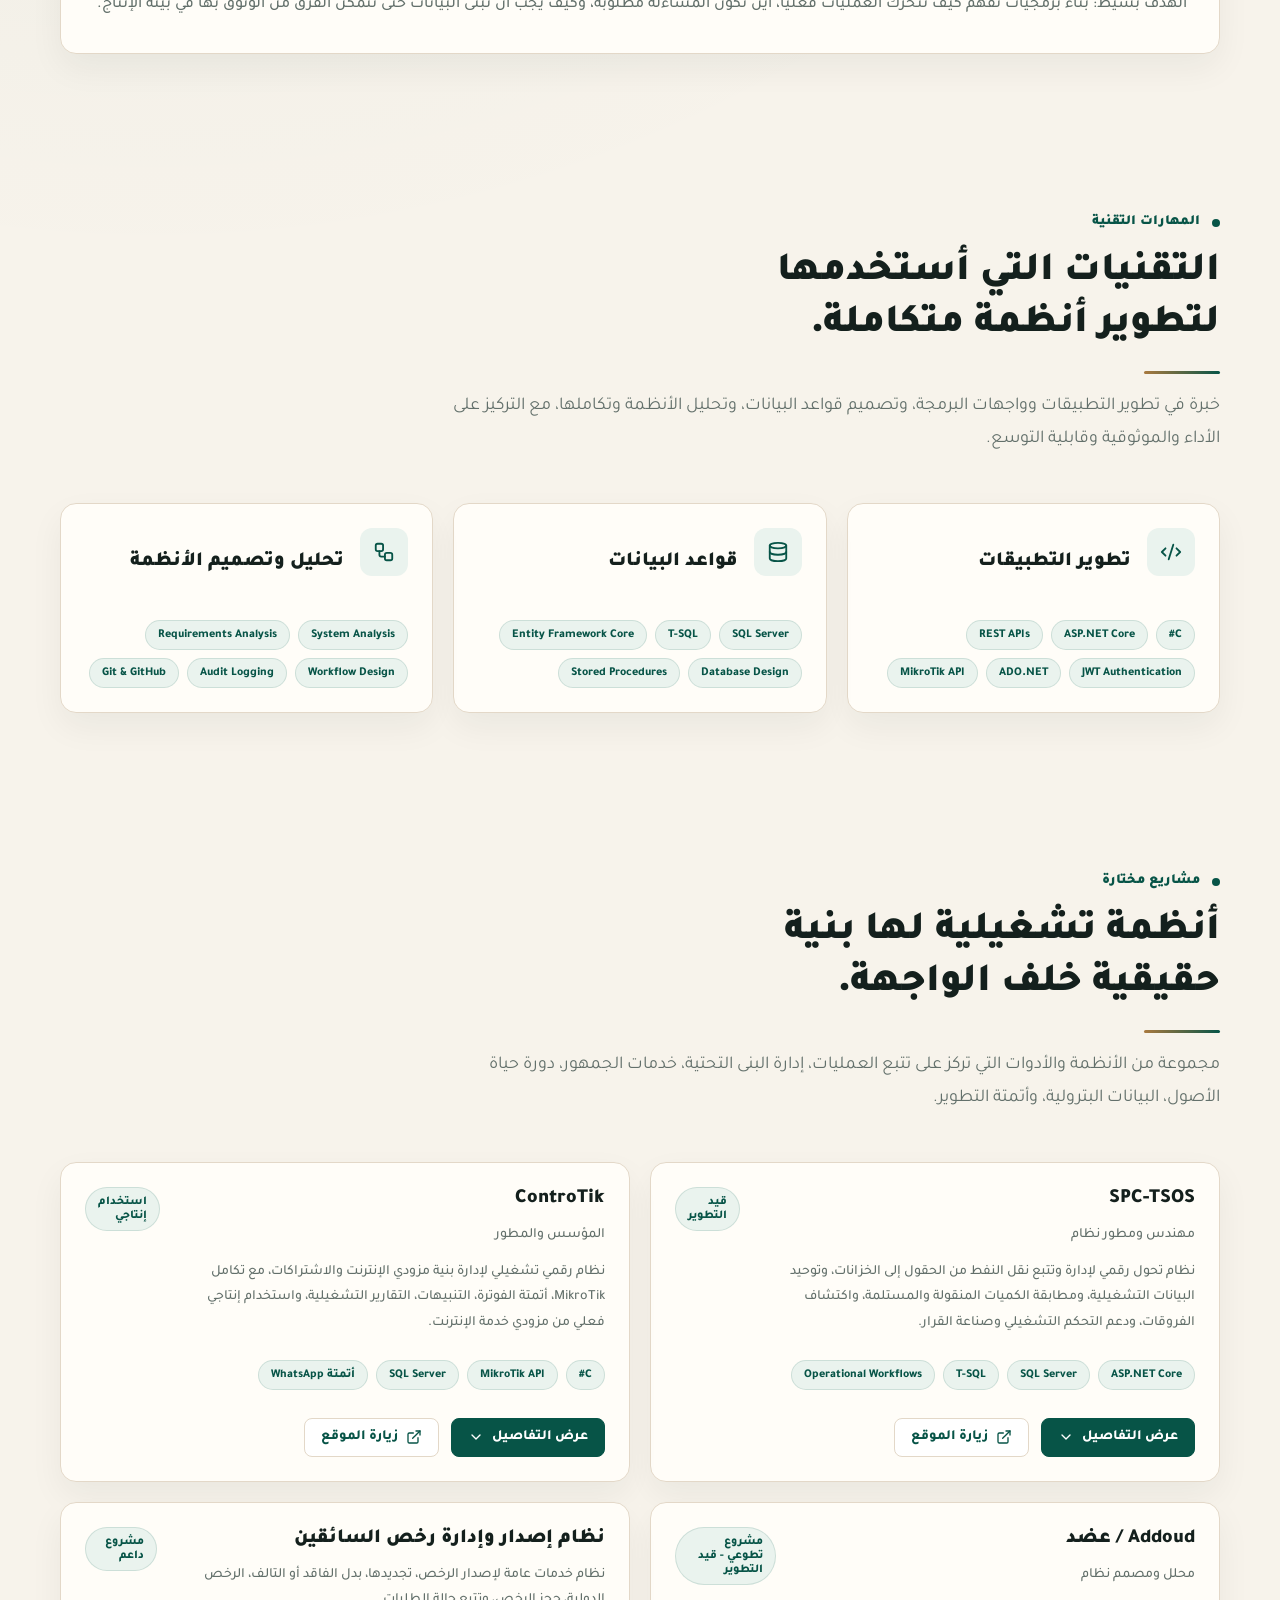
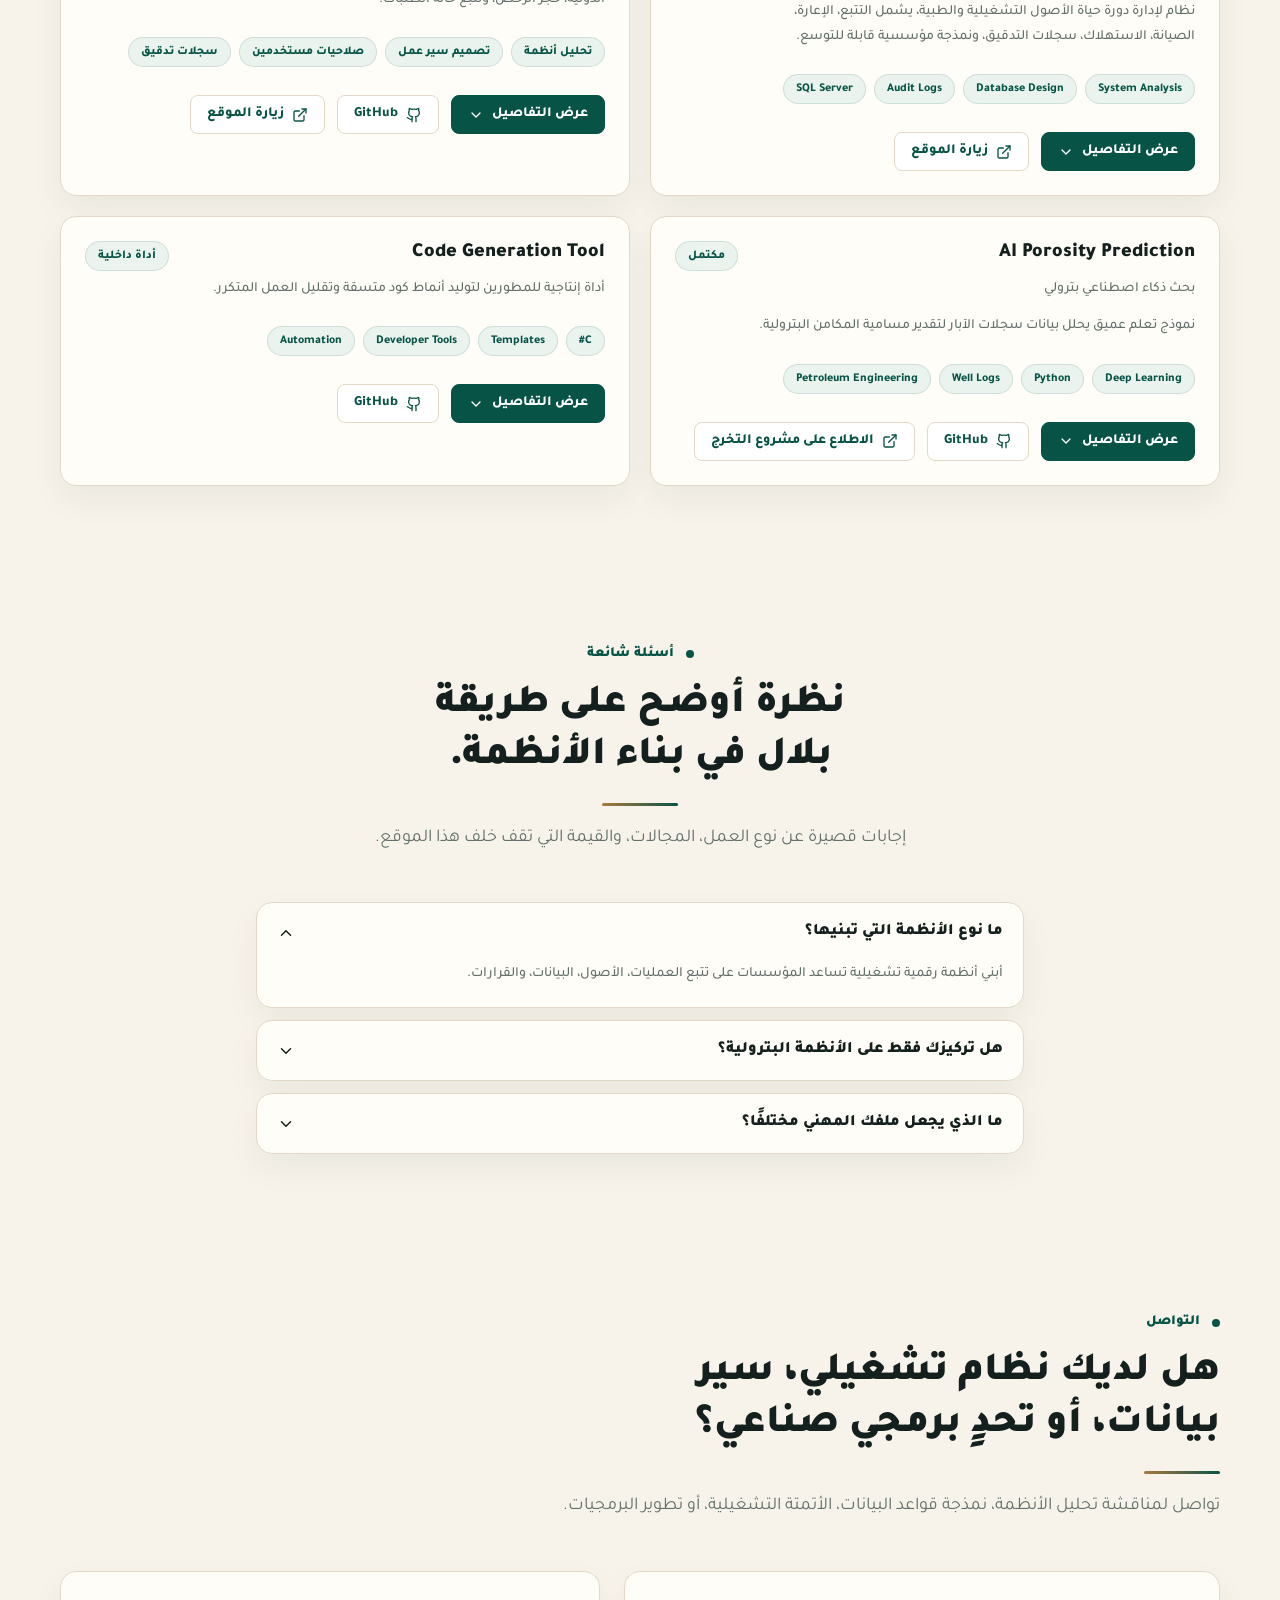
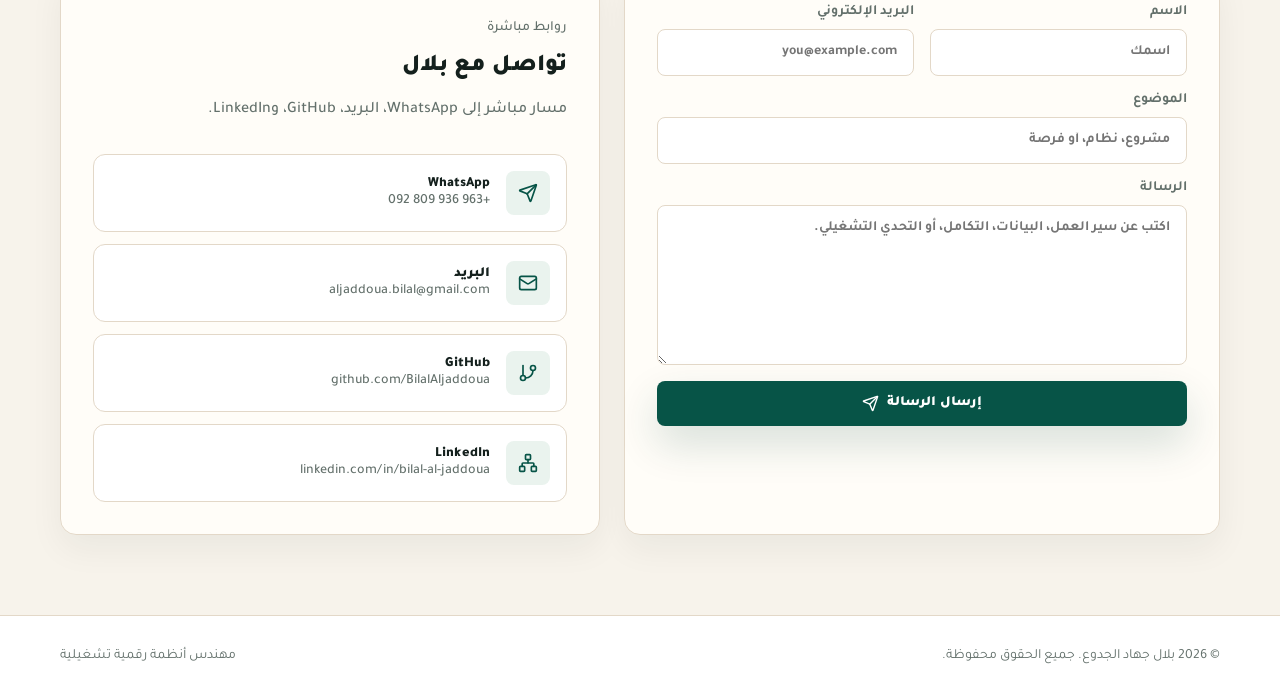
==== commit e291c2bd: "1-10-2026" ====
--- a/index.html
+++ b/index.html
@@ -93,7 +93,7 @@
           <button class="icon-button" type="button" data-theme-toggle aria-label="Toggle theme">
             <span data-theme-icon></span>
           </button>
-          <a class="primary-small" href="assets/Bilal-Aljaddoua-CV.pdf" download>
+          <a class="primary-small" href="assets/CVs/Arabic/BilalAljaddoua-ar-.pdf" data-cv-download download>
             <span data-icon="download"></span>
             <span data-i18n="actions.cv">CV</span>
           </a>
@@ -134,16 +134,16 @@
 
           <div class="section-shell hero-layout">
             <div class="reveal hero-copy">
-              <div class="hero-badge">
+              <!-- <div class="hero-badge">
                 <span data-icon="radio"></span>
-                <span data-i18n="hero.badge">العمليات الصناعية، البيانات، والبرمجيات</span>
-              </div>
+                 <span data-i18n="hero.badge">العمليات الصناعية، البيانات، والبرمجيات</span> 
+              </div> -->
               <p class="gold-kicker" data-i18n="hero.greeting">مرحبًا، أنا بلال</p>
-              <h1 data-i18n="hero.title">مهندس أنظمة رقمية تشغيلية</h1>
+              <h1 data-i18n="hero.title">مهندس بترول ومطور برمجيات متخصص في الأنظمة الرقمية التشغيلية</h1>
               <div class="prestige-rule"></div>
               <p class="hero-subtitle" data-i18n="hero.subtitle"></p>
               <p class="hero-note" data-i18n="hero.note"></p>
-              <p class="native-name" data-i18n="brand.nativeName">Bilal Aljaddoua</p>
+              <!-- <p class="native-name" data-i18n="brand.nativeName">Bilal Aljaddoua</p> -->
               <p class="native-role" data-i18n="brand.nativeRole"></p>
               <div class="hero-actions">
                 <a class="primary-action" href="#projects">
@@ -154,7 +154,7 @@
                   <span data-icon="mail"></span>
                   <span data-i18n="actions.contactMe">تواصل معي</span>
                 </a>
-                <a class="secondary-action" href="assets/Bilal-Aljaddoua-CV.pdf" download>
+                <a class="secondary-action" href="assets/CVs/Arabic/BilalAljaddoua-ar-.pdf" data-cv-download download>
                   <span data-icon="download"></span>
                   <span data-i18n="actions.downloadCv">تحميل السيرة الذاتية</span>
                 </a>
@@ -189,7 +189,7 @@
               <p data-i18n="about.paragraphs.0"></p>
               <p data-i18n="about.paragraphs.1"></p>
             </article>
-            <div class="pillar-grid" data-pillars-grid></div>
+            <!-- <div class="pillar-grid" data-pillars-grid></div> -->
           </div>
         </div>
       </section>
--- a/styles.css
+++ b/styles.css
@@ -353,7 +353,7 @@
   margin: 0;
   color: var(--text-main);
   font-family: var(--font-display);
-  font-size: clamp(40px, 5vw, 64px);
+  font-size: clamp(30px, 2vw, 54px);
   line-height: 1.15;
   font-weight: 900;
   text-wrap: balance;
@@ -638,7 +638,7 @@
 
 .about-grid {
   display: grid;
-  grid-template-columns: 0.95fr 1.05fr;
+  /* grid-template-columns: 0.95fr 1.05fr; */
   gap: 24px;
   margin-top: 40px;
 }
